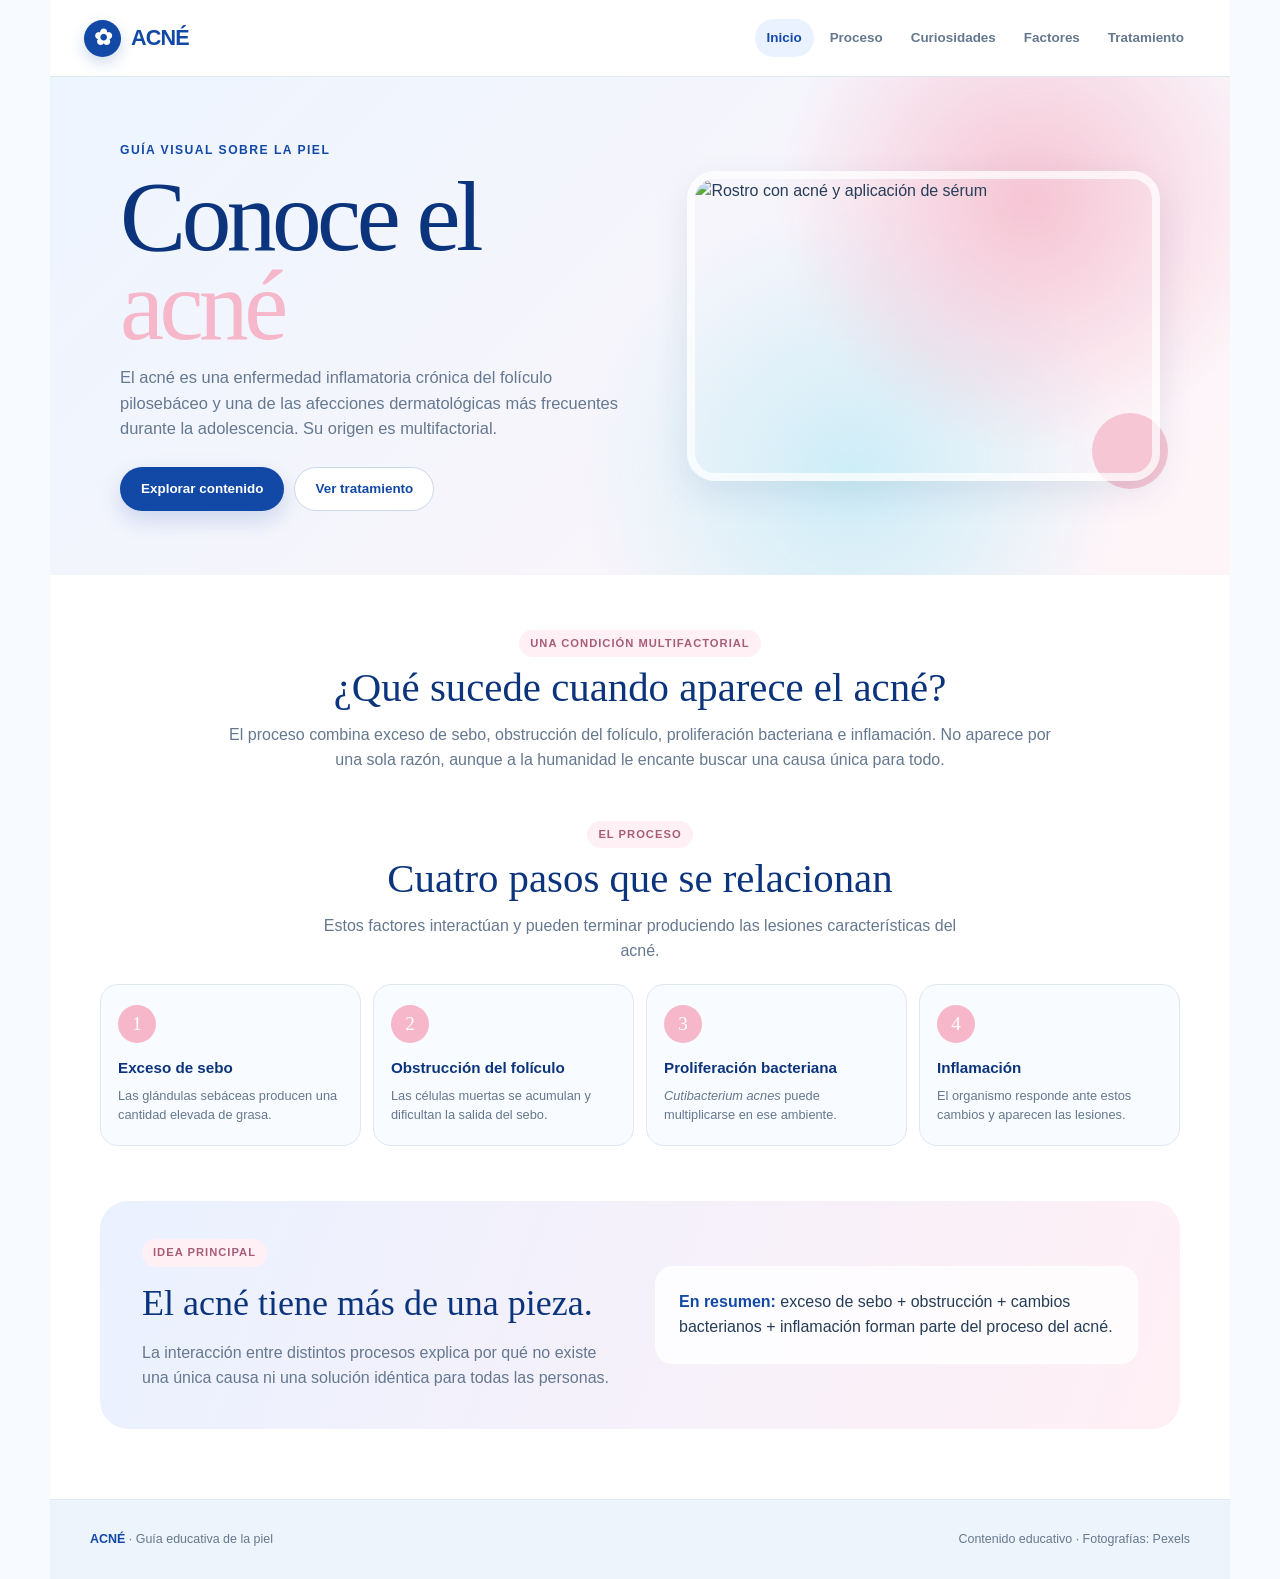
==== index.html @ e2944f86 "cambio de rediseño otra vez" ====
<!DOCTYPE html>
<html lang="es">
<head>
<meta charset="UTF-8">
<meta name="viewport" content="width=device-width, initial-scale=1.0">
<title>Acné | Conoce tu piel</title>
<link rel="stylesheet" href="style.css">
</head>
<body>
<div class="site">

<header class="header">
  <div class="header-inner">
    <a class="logo" href="index.html"><span class="logo-mark">✿</span> ACNÉ</a>
    <nav class="nav"><a href="index.html" class="active">Inicio</a><a href="que-ocurre.html" class="">Proceso</a><a href="curiosidades.html" class="">Curiosidades</a><a href="factores.html" class="">Factores</a><a href="tratamiento.html" class="">Tratamiento</a></nav>
  </div>
</header>

<main>
<section class="hero">
  <div class="hero-content">
    <div>
      <div class="eyebrow">Guía visual sobre la piel</div>
      <h1>Conoce el <span>acné</span></h1>
      <p class="hero-lead">El acné es una enfermedad inflamatoria crónica del folículo pilosebáceo y una de las afecciones dermatológicas más frecuentes durante la adolescencia. Su origen es multifactorial.</p>
      <div class="hero-actions">
        <a class="btn btn-primary" href="#contenido">Explorar contenido</a>
        <a class="btn btn-secondary" href="tratamiento.html">Ver tratamiento</a>
      </div>
    </div>
    <div class="hero-photo-wrap">
      <img class="hero-photo" src="https://images.pexels.com/photos/6476077/pexels-photo-6476077.jpeg" alt="Rostro con acné y aplicación de sérum">
    </div>
  </div>
</section>

<div class="main" id="contenido">

<div class="intro">
  <span class="pill">Una condición multifactorial</span>
  <h2>¿Qué sucede cuando aparece el acné?</h2>
  <p>El proceso combina exceso de sebo, obstrucción del folículo, proliferación bacteriana e inflamación. No aparece por una sola razón, aunque a la humanidad le encante buscar una causa única para todo.</p>
</div>

<section class="section">
  <div class="section-head center"><span class="pill">El proceso</span><h2>Cuatro pasos que se relacionan</h2><p>Estos factores interactúan y pueden terminar produciendo las lesiones características del acné.</p></div>
  <div class="process">
    <article class="process-card"><div class="number">1</div><h3>Exceso de sebo</h3><p>Las glándulas sebáceas producen una cantidad elevada de grasa.</p></article>
    <article class="process-card"><div class="number">2</div><h3>Obstrucción del folículo</h3><p>Las células muertas se acumulan y dificultan la salida del sebo.</p></article>
    <article class="process-card"><div class="number">3</div><h3>Proliferación bacteriana</h3><p><em>Cutibacterium acnes</em> puede multiplicarse en ese ambiente.</p></article>
    <article class="process-card"><div class="number">4</div><h3>Inflamación</h3><p>El organismo responde ante estos cambios y aparecen las lesiones.</p></article>
  </div>
</section>

<section class="band">
  <div><span class="pill">Idea principal</span><h2>El acné tiene más de una pieza.</h2><p>La interacción entre distintos procesos explica por qué no existe una única causa ni una solución idéntica para todas las personas.</p></div>
  <div class="quote"><strong>En resumen:</strong> exceso de sebo + obstrucción + cambios bacterianos + inflamación forman parte del proceso del acné.</div>
</section>

</div>
</main>

<footer class="footer">
  <span><strong>ACNÉ</strong> · Guía educativa de la piel</span>
  <span>Contenido educativo · Fotografías: Pexels</span>
</footer>

</div>
</body>
</html>
---- style.css ----
:root{
    --blue:#1249a7;
    --blue-dark:#0b347c;
    --blue-soft:#eaf1ff;
    --sky:#dff4fa;
    --pink:#f5b7c9;
    --pink-soft:#fff0f5;
    --lavender:#eee8ff;
    --mint:#e7faf7;
    --peach:#fff0eb;
    --ink:#263d58;
    --muted:#65788f;
    --white:#fff;
    --line:#dfe7f0;
    --shadow:0 12px 35px rgba(27,65,115,.10);
    --radius:22px;
    --serif:Georgia,"Times New Roman",serif;
    --sans:Inter,Arial,Helvetica,sans-serif;
}

*{box-sizing:border-box}
html{scroll-behavior:smooth}
body{
    margin:0;
    background:#f7faff;
    color:var(--ink);
    font-family:var(--sans);
    line-height:1.55;
}
a{text-decoration:none;color:inherit}
button{font:inherit}

.site{
    width:min(1180px,100%);
    margin:auto;
    background:var(--white);
    min-height:100vh;
}

/* HEADER */
.header{
    position:sticky;
    top:0;
    z-index:50;
    background:rgba(255,255,255,.94);
    backdrop-filter:blur(14px);
    border-bottom:1px solid var(--line);
}
.header-inner{
    min-height:76px;
    padding:0 34px;
    display:flex;
    align-items:center;
    justify-content:space-between;
    gap:25px;
}
.logo{
    display:flex;
    align-items:center;
    gap:10px;
    color:var(--blue);
    font-weight:900;
    letter-spacing:-.04em;
    font-size:1.35rem;
}
.logo-mark{
    width:37px;
    height:37px;
    border-radius:50%;
    display:grid;
    place-items:center;
    color:#fff;
    background:var(--blue);
    box-shadow:0 6px 15px rgba(18,73,167,.2);
}
.nav{
    display:flex;
    gap:4px;
    flex-wrap:wrap;
    justify-content:flex-end;
}
.nav a{
    padding:9px 12px;
    border-radius:999px;
    color:var(--muted);
    font-size:.84rem;
    font-weight:700;
}
.nav a:hover,.nav a.active{
    background:var(--blue-soft);
    color:var(--blue);
}

/* HERO */
.hero{
    position:relative;
    min-height:390px;
    overflow:hidden;
    background:
        radial-gradient(circle at 83% 25%,rgba(245,183,201,.78),transparent 24%),
        radial-gradient(circle at 68% 80%,rgba(200,236,247,.9),transparent 30%),
        linear-gradient(135deg,#edf5ff,#fff5f8);
}
.hero-content{
    position:relative;
    z-index:2;
    min-height:390px;
    padding:64px 70px;
    display:grid;
    grid-template-columns:1.05fr .95fr;
    align-items:center;
    gap:45px;
}
.eyebrow{
    color:var(--blue);
    font-size:.76rem;
    font-weight:900;
    text-transform:uppercase;
    letter-spacing:.12em;
}
.hero h1{
    margin:12px 0 15px;
    max-width:650px;
    color:var(--blue-dark);
    font-family:var(--serif);
    font-weight:400;
    font-size:clamp(3.6rem,8vw,6.2rem);
    line-height:.9;
    letter-spacing:-.045em;
}
.hero h1 span{color:var(--pink)}
.hero-lead{
    max-width:570px;
    margin:0;
    color:var(--muted);
    font-size:1.03rem;
}
.hero-actions{
    display:flex;
    gap:10px;
    margin-top:25px;
}
.btn{
    display:inline-flex;
    align-items:center;
    justify-content:center;
    min-height:44px;
    padding:0 20px;
    border-radius:999px;
    border:1px solid transparent;
    font-size:.84rem;
    font-weight:800;
}
.btn-primary{
    color:#fff;
    background:var(--blue);
    box-shadow:0 9px 22px rgba(18,73,167,.18);
}
.btn-secondary{
    color:var(--blue);
    background:#fff;
    border-color:#cbd9e9;
}

/* CSS VISUAL, NO PHOTOS */
.hero-art{
    position:relative;
    min-height:270px;
    display:grid;
    place-items:center;
}
.face{
    position:relative;
    width:205px;
    height:235px;
    border-radius:48% 48% 45% 45%;
    background:linear-gradient(145deg,#ffe9dc,#f5c6b5);
    box-shadow:var(--shadow);
    transform:rotate(2deg);
}
.face:before,.face:after{
    content:"";
    position:absolute;
    top:82px;
    width:18px;
    height:9px;
    border-top:3px solid #52616f;
    border-radius:50%;
}
.face:before{left:48px}
.face:after{right:48px}
.face .nose{
    position:absolute;
    top:95px;
    left:96px;
    width:14px;
    height:47px;
    border-right:3px solid rgba(165,105,92,.4);
    border-bottom:3px solid rgba(165,105,92,.25);
    border-radius:0 0 50% 50%;
}
.face .mouth{
    position:absolute;
    left:79px;
    bottom:53px;
    width:48px;
    height:15px;
    border-bottom:3px solid #a86873;
    border-radius:50%;
}
.face .spot{
    position:absolute;
    width:8px;
    height:8px;
    border-radius:50%;
    background:#e58ea8;
    opacity:.9;
}
.spot.s1{top:115px;left:36px}
.spot.s2{top:137px;left:52px}
.spot.s3{top:126px;right:37px}
.spot.s4{top:158px;right:53px}
.art-blob{
    position:absolute;
    border-radius:50%;
    filter:blur(.2px);
}
.art-blob.one{
    width:120px;height:120px;
    background:var(--pink);
    opacity:.65;
    right:18%;
    top:5%;
}
.art-blob.two{
    width:100px;height:100px;
    background:#bce8f3;
    opacity:.75;
    left:13%;
    bottom:5%;
}
.art-label{
    position:absolute;
    right:4%;
    bottom:18%;
    padding:12px 15px;
    background:#fff;
    color:var(--blue);
    border-radius:14px;
    box-shadow:var(--shadow);
    font-size:.75rem;
    font-weight:900;
}

/* MAIN */
.main{padding:55px 50px 70px}
.intro{
    max-width:850px;
    margin:0 auto 42px;
    text-align:center;
}
.intro h2,.section-head h2{
    margin:0;
    color:var(--blue-dark);
    font-family:var(--serif);
    font-size:2.55rem;
    font-weight:400;
    line-height:1.08;
}
.intro p,.section-head p{
    color:var(--muted);
    margin:13px auto 0;
}
.section{margin-top:48px}
.section-head{
    margin-bottom:20px;
}
.section-head.center{text-align:center}
.section-head.center p{max-width:650px}
.pill{
    display:inline-block;
    margin-bottom:9px;
    padding:5px 11px;
    border-radius:999px;
    background:var(--pink-soft);
    color:#a75d78;
    font-size:.7rem;
    font-weight:900;
    text-transform:uppercase;
    letter-spacing:.09em;
}

/* CARDS */
.cards{
    display:grid;
    grid-template-columns:repeat(3,1fr);
    gap:16px;
}
.card{
    position:relative;
    padding:24px;
    min-height:190px;
    border:1px solid var(--line);
    border-radius:var(--radius);
    background:#fff;
    box-shadow:var(--shadow);
}
.card h3{
    margin:0 0 8px;
    color:var(--blue-dark);
    font-size:1.08rem;
}
.card p{
    margin:0;
    color:var(--muted);
    font-size:.9rem;
}
.card-icon{
    width:46px;height:46px;
    margin-bottom:17px;
    border-radius:14px;
    display:grid;
    place-items:center;
    color:var(--blue);
    background:var(--blue-soft);
    font-weight:900;
}
.card:nth-child(2) .card-icon{background:var(--pink-soft);color:#b0617c}
.card:nth-child(3) .card-icon{background:var(--mint);color:#4c8882}

/* NUMBERED PROCESS */
.process{
    display:grid;
    grid-template-columns:repeat(4,1fr);
    gap:12px;
}
.process-card{
    padding:20px 17px;
    border-radius:18px;
    background:#f8fbff;
    border:1px solid var(--line);
}
.number{
    width:38px;height:38px;
    display:grid;place-items:center;
    margin-bottom:13px;
    border-radius:50%;
    color:#fff;
    background:var(--pink);
    font-family:var(--serif);
    font-size:1.2rem;
}
.process-card h3{margin:0 0 6px;font-size:.95rem;color:var(--blue-dark)}
.process-card p{margin:0;color:var(--muted);font-size:.8rem}

/* FEATURE BAND */
.band{
    margin-top:55px;
    padding:38px 42px;
    border-radius:28px;
    background:linear-gradient(110deg,var(--blue-soft),var(--pink-soft));
    display:grid;
    grid-template-columns:1fr 1fr;
    gap:30px;
    align-items:center;
}
.band h2{
    margin:0;
    font-family:var(--serif);
    font-weight:400;
    font-size:2.25rem;
    color:var(--blue-dark);
}
.band p{margin:10px 0 0;color:var(--muted)}
.quote{
    padding:23px;
    background:rgba(255,255,255,.76);
    border-radius:18px;
    border:1px solid rgba(255,255,255,.9);
    color:var(--ink);
}
.quote strong{color:var(--blue)}

/* SKIN LAYERS */
.layers{
    display:grid;
    grid-template-columns:1.1fr .9fr;
    gap:25px;
}
.layer-stack{
    display:grid;
    gap:9px;
}
.layer{
    padding:19px 22px;
    border-radius:17px;
    background:#fff;
    border:1px solid var(--line);
    box-shadow:var(--shadow);
}
.layer h3{margin:0;color:var(--blue-dark);font-family:var(--serif);font-size:1.35rem}
.layer p{margin:5px 0 0;color:var(--muted);font-size:.87rem}
.layer.epi{border-left:7px solid var(--pink)}
.layer.dermis{border-left:7px solid #a9ddea}
.layer.hipo{border-left:7px solid #c8b9ed}
.info-box{
    padding:27px;
    border-radius:22px;
    background:var(--peach);
}
.info-box h3{margin:0;color:var(--blue-dark);font-family:var(--serif);font-size:1.6rem}
.info-box p{color:var(--muted);font-size:.9rem}

/* FACTORS */
.factor-grid{
    display:grid;
    grid-template-columns:repeat(2,1fr);
    gap:14px;
}
.factor{
    padding:24px;
    border-radius:20px;
    background:#fff;
    border:1px solid var(--line);
}
.factor h3{margin:0 0 7px;color:var(--blue-dark);font-family:var(--serif);font-size:1.35rem}
.factor p{margin:0;color:var(--muted);font-size:.87rem}

/* TYPES */
.types{display:grid;gap:13px}
.type{
    display:grid;
    grid-template-columns:145px 1fr;
    min-height:115px;
    overflow:hidden;
    border:1px solid var(--line);
    border-radius:20px;
    background:#fff;
    box-shadow:var(--shadow);
}
.type-name{
    display:grid;
    place-items:center;
    padding:15px;
    background:var(--blue-soft);
    color:var(--blue);
    font-family:var(--serif);
    font-size:1.45rem;
}
.type:nth-child(2) .type-name{background:var(--pink-soft);color:#a65d78}
.type:nth-child(3) .type-name{background:var(--lavender);color:#7664a4}
.type-content{padding:18px 21px}
.type-content h3{margin:0;color:var(--blue-dark)}
.type-content p{margin:5px 0 0;color:var(--muted);font-size:.87rem}

/* TREATMENTS */
.treatments{
    display:grid;
    grid-template-columns:repeat(2,1fr);
    gap:15px;
}
.treatment{
    padding:23px;
    display:grid;
    grid-template-columns:52px 1fr;
    gap:15px;
    border:1px solid var(--line);
    border-radius:20px;
    background:#fff;
    box-shadow:var(--shadow);
}
.treatment-icon{
    width:52px;height:52px;
    display:grid;place-items:center;
    border-radius:16px;
    background:var(--blue-soft);
    color:var(--blue);
    font-family:var(--serif);
    font-size:1.25rem;
}
.treatment:nth-child(2) .treatment-icon,
.treatment:nth-child(5) .treatment-icon{background:var(--pink-soft);color:#a75d78}
.treatment h3{margin:0;color:var(--blue-dark)}
.treatment p{margin:5px 0 0;color:var(--muted);font-size:.85rem}
.disclaimer{
    margin-top:22px;
    padding:17px 20px;
    border-radius:15px;
    background:#fff8ed;
    border:1px solid #f1ddbd;
    color:#766044;
    font-size:.83rem;
}

/* FOOTER */
.footer{
    padding:30px 40px;
    background:#edf4fb;
    border-top:1px solid var(--line);
    display:flex;
    align-items:center;
    justify-content:space-between;
    gap:20px;
    color:var(--muted);
    font-size:.78rem;
}
.footer strong{color:var(--blue)}

/* RESPONSIVE */
@media(max-width:850px){
    .header-inner{padding:12px 20px;align-items:flex-start;flex-direction:column}
    .nav{justify-content:flex-start}
    .hero-content{grid-template-columns:1fr;padding:50px 30px;min-height:auto}
    .hero-art{min-height:230px}
    .cards,.process{grid-template-columns:1fr 1fr}
    .layers{grid-template-columns:1fr}
    .band{grid-template-columns:1fr}
}
@media(max-width:560px){
    .main{padding:40px 17px 55px}
    .hero h1{font-size:3.5rem}
    .hero-actions{flex-direction:column;align-items:flex-start}
    .cards,.process,.factor-grid,.treatments{grid-template-columns:1fr}
    .type{grid-template-columns:95px 1fr}
    .type-name{font-size:1.05rem}
    .footer{padding:25px 20px;flex-direction:column;align-items:flex-start}
}

.hero-photo{
    width:100%;
    height:310px;
    object-fit:cover;
    border-radius:28px;
    box-shadow:var(--shadow);
    border:8px solid rgba(255,255,255,.72);
}
.hero-photo-wrap{
    position:relative;
    min-height:310px;
    display:flex;
    align-items:center;
}
.hero-photo-wrap::after{
    content:"";
    position:absolute;
    right:-8px;
    bottom:-8px;
    width:76px;
    height:76px;
    border-radius:50%;
    background:var(--pink);
    opacity:.75;
    z-index:0;
}
.hero-photo{
    position:relative;
    z-index:1;
}
.content-photo{
    width:100%;
    max-height:390px;
    object-fit:cover;
    border-radius:22px;
    box-shadow:var(--shadow);
    margin:18px 0 0;
}
.photo-caption{
    margin-top:7px;
    color:var(--muted);
    font-size:.72rem;
    text-align:right;
}
@media(max-width:850px){
    .hero-photo{height:250px}
    .hero-photo-wrap{min-height:250px}
}
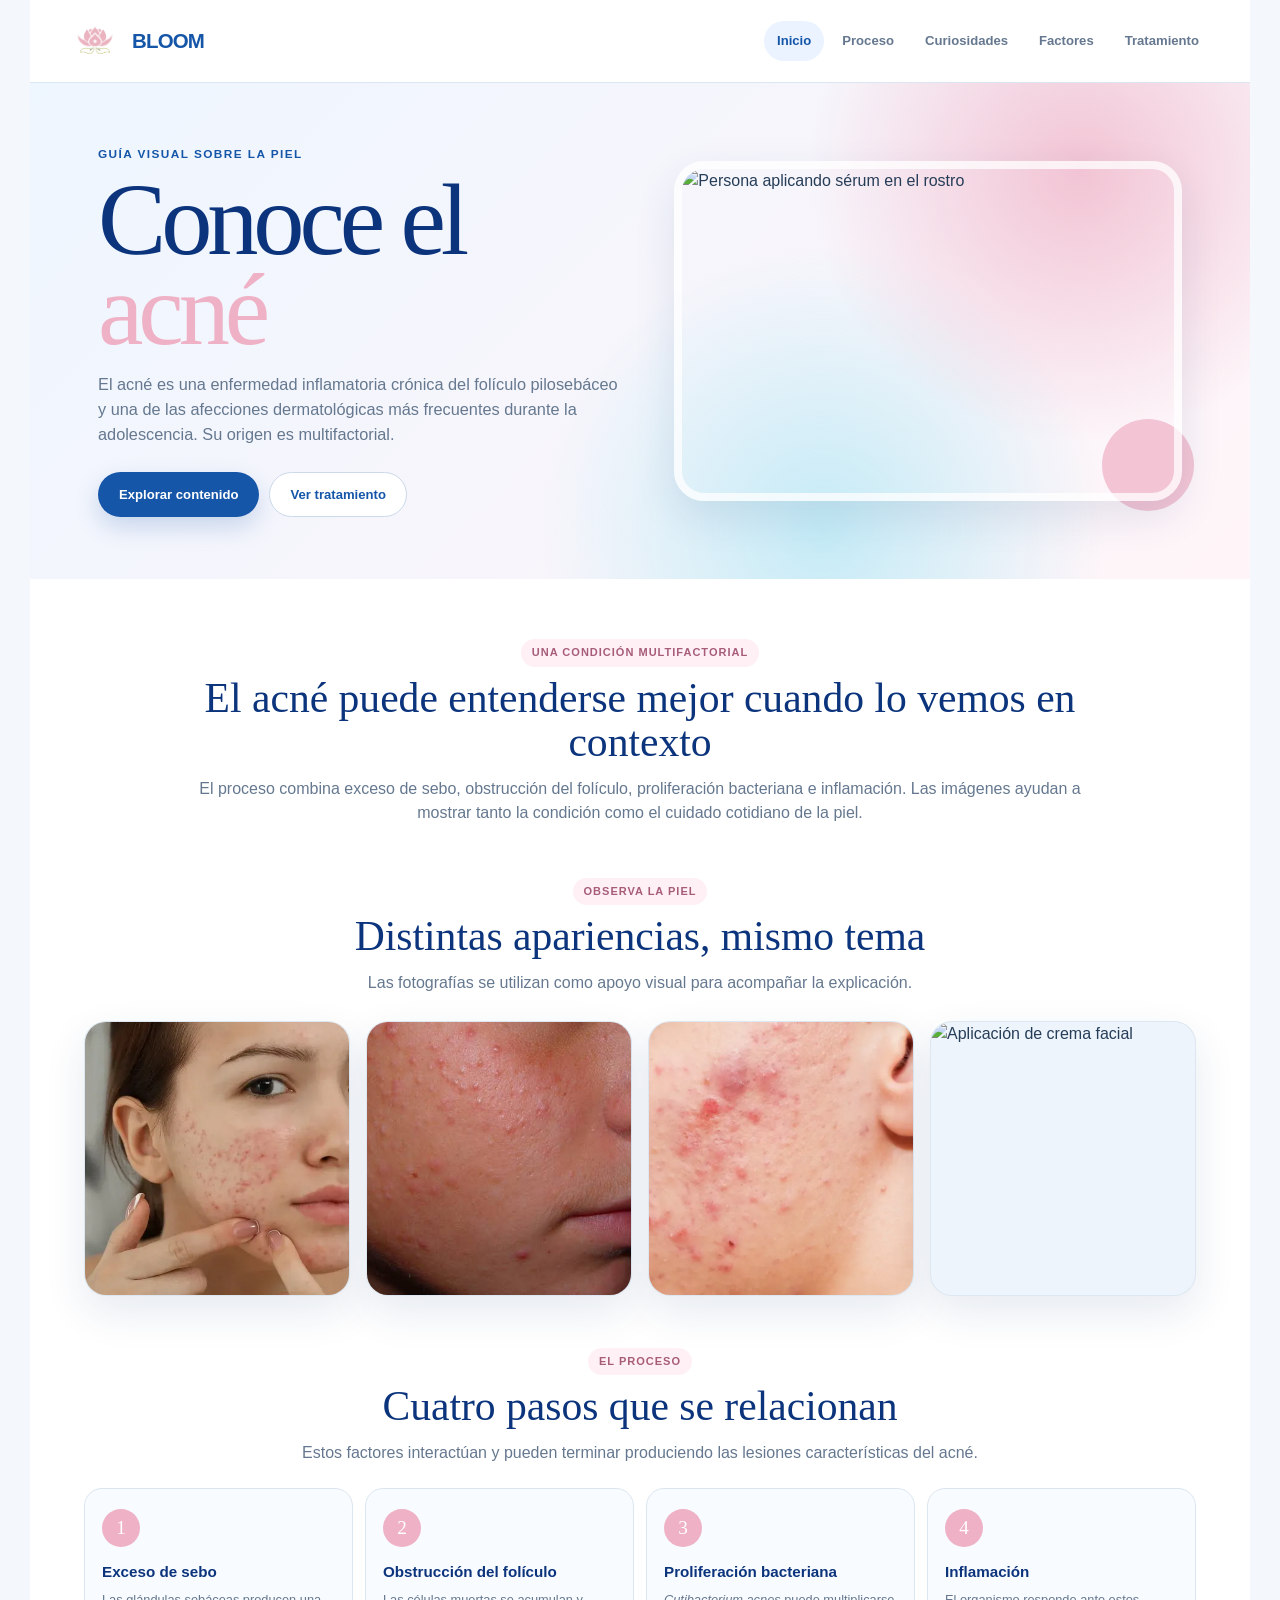
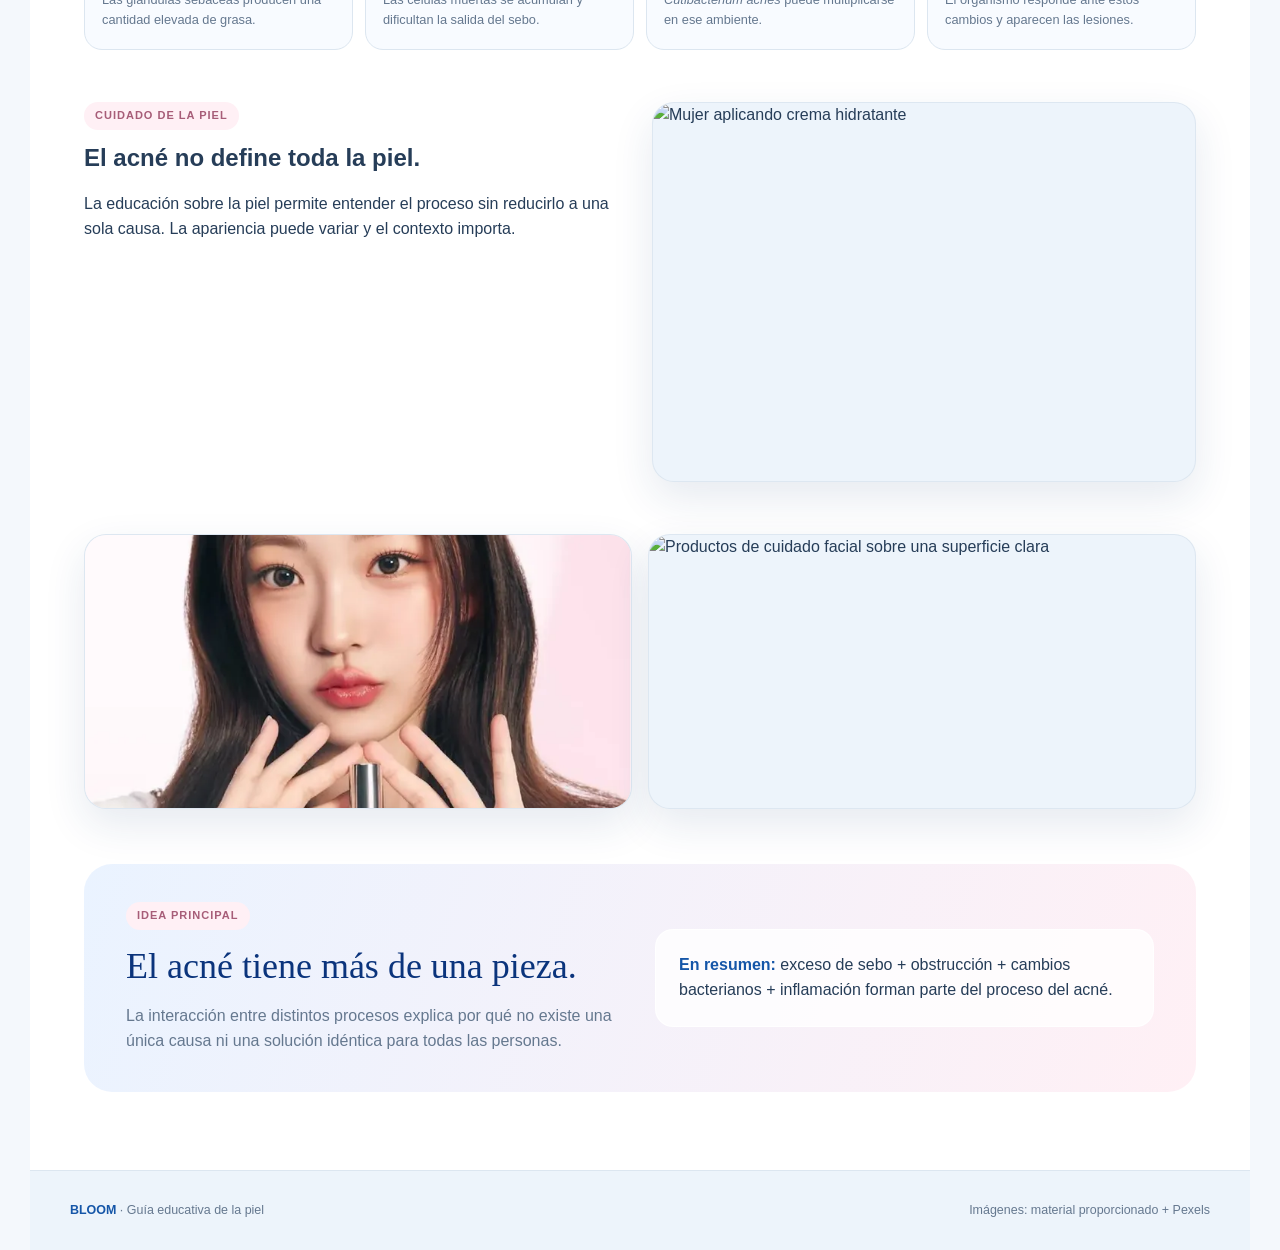
==== commit 653203e6: "cambio de rediseño con nuevo contenido" ====
--- a/index.html
+++ b/index.html
@@ -1,70 +1,10 @@
-<!DOCTYPE html>
-<html lang="es">
-<head>
-<meta charset="UTF-8">
-<meta name="viewport" content="width=device-width, initial-scale=1.0">
-<title>Acné | Conoce tu piel</title>
-<link rel="stylesheet" href="style.css">
-</head>
-<body>
-<div class="site">
-
-<header class="header">
-  <div class="header-inner">
-    <a class="logo" href="index.html"><span class="logo-mark">✿</span> ACNÉ</a>
-    <nav class="nav"><a href="index.html" class="active">Inicio</a><a href="que-ocurre.html" class="">Proceso</a><a href="curiosidades.html" class="">Curiosidades</a><a href="factores.html" class="">Factores</a><a href="tratamiento.html" class="">Tratamiento</a></nav>
-  </div>
-</header>
-
-<main>
-<section class="hero">
-  <div class="hero-content">
-    <div>
-      <div class="eyebrow">Guía visual sobre la piel</div>
-      <h1>Conoce el <span>acné</span></h1>
-      <p class="hero-lead">El acné es una enfermedad inflamatoria crónica del folículo pilosebáceo y una de las afecciones dermatológicas más frecuentes durante la adolescencia. Su origen es multifactorial.</p>
-      <div class="hero-actions">
-        <a class="btn btn-primary" href="#contenido">Explorar contenido</a>
-        <a class="btn btn-secondary" href="tratamiento.html">Ver tratamiento</a>
-      </div>
-    </div>
-    <div class="hero-photo-wrap">
-      <img class="hero-photo" src="https://images.pexels.com/photos/6476077/pexels-photo-6476077.jpeg" alt="Rostro con acné y aplicación de sérum">
-    </div>
-  </div>
-</section>
-
-<div class="main" id="contenido">
-
-<div class="intro">
-  <span class="pill">Una condición multifactorial</span>
-  <h2>¿Qué sucede cuando aparece el acné?</h2>
-  <p>El proceso combina exceso de sebo, obstrucción del folículo, proliferación bacteriana e inflamación. No aparece por una sola razón, aunque a la humanidad le encante buscar una causa única para todo.</p>
-</div>
-
-<section class="section">
-  <div class="section-head center"><span class="pill">El proceso</span><h2>Cuatro pasos que se relacionan</h2><p>Estos factores interactúan y pueden terminar produciendo las lesiones características del acné.</p></div>
-  <div class="process">
-    <article class="process-card"><div class="number">1</div><h3>Exceso de sebo</h3><p>Las glándulas sebáceas producen una cantidad elevada de grasa.</p></article>
-    <article class="process-card"><div class="number">2</div><h3>Obstrucción del folículo</h3><p>Las células muertas se acumulan y dificultan la salida del sebo.</p></article>
-    <article class="process-card"><div class="number">3</div><h3>Proliferación bacteriana</h3><p><em>Cutibacterium acnes</em> puede multiplicarse en ese ambiente.</p></article>
-    <article class="process-card"><div class="number">4</div><h3>Inflamación</h3><p>El organismo responde ante estos cambios y aparecen las lesiones.</p></article>
-  </div>
-</section>
-
-<section class="band">
-  <div><span class="pill">Idea principal</span><h2>El acné tiene más de una pieza.</h2><p>La interacción entre distintos procesos explica por qué no existe una única causa ni una solución idéntica para todas las personas.</p></div>
-  <div class="quote"><strong>En resumen:</strong> exceso de sebo + obstrucción + cambios bacterianos + inflamación forman parte del proceso del acné.</div>
-</section>
-
-</div>
-</main>
-
-<footer class="footer">
-  <span><strong>ACNÉ</strong> · Guía educativa de la piel</span>
-  <span>Contenido educativo · Fotografías: Pexels</span>
-</footer>
-
-</div>
-</body>
-</html>
+<!DOCTYPE html><html lang="es"><head><meta charset="UTF-8"><meta name="viewport" content="width=device-width, initial-scale=1.0"><title>Bloom | Conoce tu piel</title><link rel="stylesheet" href="style.css"></head><body><div class="site">
+<header class="header"><div class="header-inner"><a class="logo" href="index.html"><img src="assets/logo.webp" alt="Logo de Bloom"><span>BLOOM</span></a><nav class="nav"><a class="active" href="index.html">Inicio</a><a href="que-ocurre.html">Proceso</a><a href="curiosidades.html">Curiosidades</a><a href="factores.html">Factores</a><a href="tratamiento.html">Tratamiento</a></nav></div></header>
+<main><section class="hero"><div class="hero-content"><div><div class="eyebrow">Guía visual sobre la piel</div><h1>Conoce el <span>acné</span></h1><p class="hero-lead">El acné es una enfermedad inflamatoria crónica del folículo pilosebáceo y una de las afecciones dermatológicas más frecuentes durante la adolescencia. Su origen es multifactorial.</p><div class="hero-actions"><a class="btn btn-primary" href="#contenido">Explorar contenido</a><a class="btn btn-secondary" href="tratamiento.html">Ver tratamiento</a></div></div><div class="hero-photo-wrap"><img class="hero-photo" src="https://images.pexels.com/photos/6476077/pexels-photo-6476077.jpeg" alt="Persona aplicando sérum en el rostro"></div></div></section>
+<div class="main" id="contenido"><div class="intro"><span class="pill">Una condición multifactorial</span><h2>El acné puede entenderse mejor cuando lo vemos en contexto</h2><p>El proceso combina exceso de sebo, obstrucción del folículo, proliferación bacteriana e inflamación. Las imágenes ayudan a mostrar tanto la condición como el cuidado cotidiano de la piel.</p></div>
+<section class="section"><div class="section-head center"><span class="pill">Observa la piel</span><h2>Distintas apariencias, mismo tema</h2><p>Las fotografías se utilizan como apoyo visual para acompañar la explicación.</p></div><div class="image-grid four"><figure class="image-card wide"><img src="assets/1.webp" alt="Rostro con acné"></figure><figure class="image-card wide"><img src="assets/8.webp" alt="Lesiones leves en la piel"></figure><figure class="image-card wide"><img src="assets/9.webp" alt="Lesiones inflamatorias en la piel"></figure><figure class="image-card wide"><img src="https://images.pexels.com/photos/29755259/pexels-photo-29755259.jpeg" alt="Aplicación de crema facial"></figure></div></section>
+<section class="section"><div class="section-head center"><span class="pill">El proceso</span><h2>Cuatro pasos que se relacionan</h2><p>Estos factores interactúan y pueden terminar produciendo las lesiones características del acné.</p></div><div class="process"><article class="process-card"><div class="number">1</div><h3>Exceso de sebo</h3><p>Las glándulas sebáceas producen una cantidad elevada de grasa.</p></article><article class="process-card"><div class="number">2</div><h3>Obstrucción del folículo</h3><p>Las células muertas se acumulan y dificultan la salida del sebo.</p></article><article class="process-card"><div class="number">3</div><h3>Proliferación bacteriana</h3><p><em>Cutibacterium acnes</em> puede multiplicarse en ese ambiente.</p></article><article class="process-card"><div class="number">4</div><h3>Inflamación</h3><p>El organismo responde ante estos cambios y aparecen las lesiones.</p></article></div></section>
+<section class="section"><div class="split-visual"><div><span class="pill">Cuidado de la piel</span><h2 class="intro" style="text-align:left;margin:0;max-width:none">El acné no define toda la piel.</h2><p>La educación sobre la piel permite entender el proceso sin reducirlo a una sola causa. La apariencia puede variar y el contexto importa.</p></div><figure class="image-card"><img src="https://images.pexels.com/photos/3762890/pexels-photo-3762890.jpeg" alt="Mujer aplicando crema hidratante"></figure></div></section>
+<section class="section"><div class="image-grid two"><figure class="image-card wide"><img src="assets/10.webp" alt="Persona sosteniendo un producto cosmético"></figure><figure class="image-card wide"><img src="https://images.pexels.com/photos/6167450/pexels-photo-6167450.jpeg" alt="Productos de cuidado facial sobre una superficie clara"></figure></div></section>
+<section class="band"><div><span class="pill">Idea principal</span><h2>El acné tiene más de una pieza.</h2><p>La interacción entre distintos procesos explica por qué no existe una única causa ni una solución idéntica para todas las personas.</p></div><div class="quote"><strong>En resumen:</strong> exceso de sebo + obstrucción + cambios bacterianos + inflamación forman parte del proceso del acné.</div></section></div></main>
+<footer class="footer"><span><strong>BLOOM</strong> · Guía educativa de la piel</span><span>Imágenes: material proporcionado + Pexels</span></footer></div></body></html>
--- a/style.css
+++ b/style.css
@@ -1,577 +1,116 @@
-
 :root{
-    --blue:#1249a7;
-    --blue-dark:#0b347c;
-    --blue-soft:#eaf1ff;
-    --sky:#dff4fa;
-    --pink:#f5b7c9;
-    --pink-soft:#fff0f5;
-    --lavender:#eee8ff;
-    --mint:#e7faf7;
-    --peach:#fff0eb;
-    --ink:#263d58;
-    --muted:#65788f;
-    --white:#fff;
-    --line:#dfe7f0;
-    --shadow:0 12px 35px rgba(27,65,115,.10);
-    --radius:22px;
-    --serif:Georgia,"Times New Roman",serif;
-    --sans:Inter,Arial,Helvetica,sans-serif;
+  --blue:#1556a8;--blue-dark:#0b347c;--blue-soft:#eaf3ff;
+  --sky:#dff6fb;--pink:#efb1c5;--pink-soft:#fff0f5;
+  --lav:#eee8ff;--mint:#e6faf6;--peach:#fff1eb;
+  --ink:#263d58;--muted:#65788f;--white:#fff;--line:#dce6f0;
+  --shadow:0 16px 42px rgba(27,65,115,.11);--radius:24px;
+  --serif:Georgia,"Times New Roman",serif;--sans:Inter,Arial,Helvetica,sans-serif;
 }
-
 *{box-sizing:border-box}
 html{scroll-behavior:smooth}
-body{
-    margin:0;
-    background:#f7faff;
-    color:var(--ink);
-    font-family:var(--sans);
-    line-height:1.55;
-}
-a{text-decoration:none;color:inherit}
-button{font:inherit}
-
-.site{
-    width:min(1180px,100%);
-    margin:auto;
-    background:var(--white);
-    min-height:100vh;
-}
+body{margin:0;background:#f4f8fc;color:var(--ink);font-family:var(--sans);line-height:1.55}
+a{text-decoration:none;color:inherit} img{display:block;max-width:100%}
+.site{width:min(1220px,100%);margin:auto;background:#fff;min-height:100vh;overflow:hidden}
 
 /* HEADER */
-.header{
-    position:sticky;
-    top:0;
-    z-index:50;
-    background:rgba(255,255,255,.94);
-    backdrop-filter:blur(14px);
-    border-bottom:1px solid var(--line);
-}
-.header-inner{
-    min-height:76px;
-    padding:0 34px;
-    display:flex;
-    align-items:center;
-    justify-content:space-between;
-    gap:25px;
-}
-.logo{
-    display:flex;
-    align-items:center;
-    gap:10px;
-    color:var(--blue);
-    font-weight:900;
-    letter-spacing:-.04em;
-    font-size:1.35rem;
-}
-.logo-mark{
-    width:37px;
-    height:37px;
-    border-radius:50%;
-    display:grid;
-    place-items:center;
-    color:#fff;
-    background:var(--blue);
-    box-shadow:0 6px 15px rgba(18,73,167,.2);
-}
-.nav{
-    display:flex;
-    gap:4px;
-    flex-wrap:wrap;
-    justify-content:flex-end;
-}
-.nav a{
-    padding:9px 12px;
-    border-radius:999px;
-    color:var(--muted);
-    font-size:.84rem;
-    font-weight:700;
-}
-.nav a:hover,.nav a.active{
-    background:var(--blue-soft);
-    color:var(--blue);
-}
+.header{position:sticky;top:0;z-index:50;background:rgba(255,255,255,.95);backdrop-filter:blur(14px);border-bottom:1px solid var(--line)}
+.header-inner{min-height:82px;padding:0 38px;display:flex;align-items:center;justify-content:space-between;gap:24px}
+.logo{display:flex;align-items:center;gap:10px;color:var(--blue);font-weight:900;letter-spacing:-.04em;font-size:1.28rem}
+.logo img{width:54px;height:54px;object-fit:contain}
+.logo span{display:inline-block}
+.nav{display:flex;gap:5px;flex-wrap:wrap;justify-content:flex-end}
+.nav a{padding:10px 13px;border-radius:999px;color:var(--muted);font-size:.82rem;font-weight:800}
+.nav a:hover,.nav a.active{background:var(--blue-soft);color:var(--blue)}
 
 /* HERO */
-.hero{
-    position:relative;
-    min-height:390px;
-    overflow:hidden;
-    background:
-        radial-gradient(circle at 83% 25%,rgba(245,183,201,.78),transparent 24%),
-        radial-gradient(circle at 68% 80%,rgba(200,236,247,.9),transparent 30%),
-        linear-gradient(135deg,#edf5ff,#fff5f8);
-}
-.hero-content{
-    position:relative;
-    z-index:2;
-    min-height:390px;
-    padding:64px 70px;
-    display:grid;
-    grid-template-columns:1.05fr .95fr;
-    align-items:center;
-    gap:45px;
-}
-.eyebrow{
-    color:var(--blue);
-    font-size:.76rem;
-    font-weight:900;
-    text-transform:uppercase;
-    letter-spacing:.12em;
-}
-.hero h1{
-    margin:12px 0 15px;
-    max-width:650px;
-    color:var(--blue-dark);
-    font-family:var(--serif);
-    font-weight:400;
-    font-size:clamp(3.6rem,8vw,6.2rem);
-    line-height:.9;
-    letter-spacing:-.045em;
-}
+.hero{position:relative;overflow:hidden;background:radial-gradient(circle at 86% 18%,rgba(239,177,197,.72),transparent 24%),radial-gradient(circle at 65% 90%,rgba(190,234,246,.9),transparent 31%),linear-gradient(135deg,#eef6ff,#fff5f8)}
+.hero-content{position:relative;z-index:2;min-height:455px;padding:62px 68px;display:grid;grid-template-columns:1.02fr .98fr;align-items:center;gap:48px}
+.eyebrow{color:var(--blue);font-size:.74rem;font-weight:900;text-transform:uppercase;letter-spacing:.12em}
+.hero h1{margin:12px 0 16px;max-width:650px;color:var(--blue-dark);font-family:var(--serif);font-weight:400;font-size:clamp(3.6rem,8vw,6.4rem);line-height:.88;letter-spacing:-.05em}
 .hero h1 span{color:var(--pink)}
-.hero-lead{
-    max-width:570px;
-    margin:0;
-    color:var(--muted);
-    font-size:1.03rem;
-}
-.hero-actions{
-    display:flex;
-    gap:10px;
-    margin-top:25px;
-}
-.btn{
-    display:inline-flex;
-    align-items:center;
-    justify-content:center;
-    min-height:44px;
-    padding:0 20px;
-    border-radius:999px;
-    border:1px solid transparent;
-    font-size:.84rem;
-    font-weight:800;
-}
-.btn-primary{
-    color:#fff;
-    background:var(--blue);
-    box-shadow:0 9px 22px rgba(18,73,167,.18);
-}
-.btn-secondary{
-    color:var(--blue);
-    background:#fff;
-    border-color:#cbd9e9;
-}
-
-/* CSS VISUAL, NO PHOTOS */
-.hero-art{
-    position:relative;
-    min-height:270px;
-    display:grid;
-    place-items:center;
-}
-.face{
-    position:relative;
-    width:205px;
-    height:235px;
-    border-radius:48% 48% 45% 45%;
-    background:linear-gradient(145deg,#ffe9dc,#f5c6b5);
-    box-shadow:var(--shadow);
-    transform:rotate(2deg);
-}
-.face:before,.face:after{
-    content:"";
-    position:absolute;
-    top:82px;
-    width:18px;
-    height:9px;
-    border-top:3px solid #52616f;
-    border-radius:50%;
-}
-.face:before{left:48px}
-.face:after{right:48px}
-.face .nose{
-    position:absolute;
-    top:95px;
-    left:96px;
-    width:14px;
-    height:47px;
-    border-right:3px solid rgba(165,105,92,.4);
-    border-bottom:3px solid rgba(165,105,92,.25);
-    border-radius:0 0 50% 50%;
-}
-.face .mouth{
-    position:absolute;
-    left:79px;
-    bottom:53px;
-    width:48px;
-    height:15px;
-    border-bottom:3px solid #a86873;
-    border-radius:50%;
-}
-.face .spot{
-    position:absolute;
-    width:8px;
-    height:8px;
-    border-radius:50%;
-    background:#e58ea8;
-    opacity:.9;
-}
-.spot.s1{top:115px;left:36px}
-.spot.s2{top:137px;left:52px}
-.spot.s3{top:126px;right:37px}
-.spot.s4{top:158px;right:53px}
-.art-blob{
-    position:absolute;
-    border-radius:50%;
-    filter:blur(.2px);
-}
-.art-blob.one{
-    width:120px;height:120px;
-    background:var(--pink);
-    opacity:.65;
-    right:18%;
-    top:5%;
-}
-.art-blob.two{
-    width:100px;height:100px;
-    background:#bce8f3;
-    opacity:.75;
-    left:13%;
-    bottom:5%;
-}
-.art-label{
-    position:absolute;
-    right:4%;
-    bottom:18%;
-    padding:12px 15px;
-    background:#fff;
-    color:var(--blue);
-    border-radius:14px;
-    box-shadow:var(--shadow);
-    font-size:.75rem;
-    font-weight:900;
-}
+.hero-lead{max-width:600px;margin:0;color:var(--muted);font-size:1.02rem}
+.hero-actions{display:flex;gap:10px;margin-top:25px}
+.btn{display:inline-flex;align-items:center;justify-content:center;min-height:45px;padding:0 20px;border-radius:999px;border:1px solid transparent;font-size:.82rem;font-weight:900}
+.btn-primary{color:#fff;background:var(--blue);box-shadow:0 10px 25px rgba(21,86,168,.2)}
+.btn-secondary{color:var(--blue);background:#fff;border-color:#cbd9e9}
+.hero-photo-wrap{position:relative;min-height:340px;display:flex;align-items:center}
+.hero-photo{position:relative;z-index:1;width:100%;height:340px;object-fit:cover;border-radius:30px;box-shadow:var(--shadow);border:8px solid rgba(255,255,255,.75)}
+.hero-photo-wrap:after{content:"";position:absolute;right:-12px;bottom:-10px;width:92px;height:92px;border-radius:50%;background:var(--pink);opacity:.7}
 
 /* MAIN */
-.main{padding:55px 50px 70px}
-.intro{
-    max-width:850px;
-    margin:0 auto 42px;
-    text-align:center;
-}
-.intro h2,.section-head h2{
-    margin:0;
-    color:var(--blue-dark);
-    font-family:var(--serif);
-    font-size:2.55rem;
-    font-weight:400;
-    line-height:1.08;
-}
-.intro p,.section-head p{
-    color:var(--muted);
-    margin:13px auto 0;
-}
-.section{margin-top:48px}
-.section-head{
-    margin-bottom:20px;
-}
-.section-head.center{text-align:center}
-.section-head.center p{max-width:650px}
-.pill{
-    display:inline-block;
-    margin-bottom:9px;
-    padding:5px 11px;
-    border-radius:999px;
-    background:var(--pink-soft);
-    color:#a75d78;
-    font-size:.7rem;
-    font-weight:900;
-    text-transform:uppercase;
-    letter-spacing:.09em;
-}
+.main{padding:60px 54px 78px}
+.intro{max-width:900px;margin:0 auto 46px;text-align:center}
+.intro h2,.section-head h2{margin:0;color:var(--blue-dark);font-family:var(--serif);font-size:2.6rem;font-weight:400;line-height:1.06}
+.intro p,.section-head p{color:var(--muted);margin:13px auto 0}
+.section{margin-top:52px}.section-head{margin-bottom:22px}.section-head.center{text-align:center}.section-head.center p{max-width:700px}
+.pill{display:inline-block;margin-bottom:9px;padding:5px 11px;border-radius:999px;background:var(--pink-soft);color:#a75d78;font-size:.69rem;font-weight:900;text-transform:uppercase;letter-spacing:.09em}
+
+/* IMAGE BLOCKS */
+.image-grid{display:grid;grid-template-columns:1.2fr .8fr .8fr;gap:16px;margin-top:25px}
+.image-grid.two{grid-template-columns:1fr 1fr}
+.image-grid.three{grid-template-columns:repeat(3,1fr)}
+.image-grid.four{grid-template-columns:repeat(4,1fr)}
+.image-card{position:relative;overflow:hidden;border-radius:22px;background:#edf4fb;height:250px;box-shadow:var(--shadow);border:1px solid rgba(220,230,240,.9);margin:0}
+.image-card.tall{height:380px}
+.image-card.wide{height:275px}
+.image-card img{display:block;width:100%;height:100%;object-fit:cover;transition:transform .45s ease}
+.image-card:hover img{transform:scale(1.035)}
+.image-card:nth-child(2) img{object-position:center}
+.visual-note{margin-top:9px;text-align:right;color:var(--muted);font-size:.7rem}
+.split-visual{display:grid;grid-template-columns:1fr 1fr;gap:24px;align-items:stretch}
+.split-visual .image-card{height:380px}
 
 /* CARDS */
-.cards{
-    display:grid;
-    grid-template-columns:repeat(3,1fr);
-    gap:16px;
-}
-.card{
-    position:relative;
-    padding:24px;
-    min-height:190px;
-    border:1px solid var(--line);
-    border-radius:var(--radius);
-    background:#fff;
-    box-shadow:var(--shadow);
-}
-.card h3{
-    margin:0 0 8px;
-    color:var(--blue-dark);
-    font-size:1.08rem;
-}
-.card p{
-    margin:0;
-    color:var(--muted);
-    font-size:.9rem;
-}
-.card-icon{
-    width:46px;height:46px;
-    margin-bottom:17px;
-    border-radius:14px;
-    display:grid;
-    place-items:center;
-    color:var(--blue);
-    background:var(--blue-soft);
-    font-weight:900;
-}
-.card:nth-child(2) .card-icon{background:var(--pink-soft);color:#b0617c}
-.card:nth-child(3) .card-icon{background:var(--mint);color:#4c8882}
+.cards{display:grid;grid-template-columns:repeat(3,1fr);gap:16px}
+.card{position:relative;padding:24px;min-height:190px;border:1px solid var(--line);border-radius:var(--radius);background:#fff;box-shadow:var(--shadow)}
+.card h3{margin:0 0 8px;color:var(--blue-dark);font-size:1.08rem}.card p{margin:0;color:var(--muted);font-size:.9rem}
+.card-icon{width:46px;height:46px;margin-bottom:17px;border-radius:14px;display:grid;place-items:center;color:var(--blue);background:var(--blue-soft);font-weight:900}
+.card:nth-child(2) .card-icon{background:var(--pink-soft);color:#b0617c}.card:nth-child(3) .card-icon{background:var(--mint);color:#4c8882}
 
-/* NUMBERED PROCESS */
-.process{
-    display:grid;
-    grid-template-columns:repeat(4,1fr);
-    gap:12px;
-}
-.process-card{
-    padding:20px 17px;
-    border-radius:18px;
-    background:#f8fbff;
-    border:1px solid var(--line);
-}
-.number{
-    width:38px;height:38px;
-    display:grid;place-items:center;
-    margin-bottom:13px;
-    border-radius:50%;
-    color:#fff;
-    background:var(--pink);
-    font-family:var(--serif);
-    font-size:1.2rem;
-}
-.process-card h3{margin:0 0 6px;font-size:.95rem;color:var(--blue-dark)}
-.process-card p{margin:0;color:var(--muted);font-size:.8rem}
+/* PROCESS */
+.process{display:grid;grid-template-columns:repeat(4,1fr);gap:12px}
+.process-card{padding:20px 17px;border-radius:18px;background:#f8fbff;border:1px solid var(--line)}
+.number{width:38px;height:38px;display:grid;place-items:center;margin-bottom:13px;border-radius:50%;color:#fff;background:var(--pink);font-family:var(--serif);font-size:1.2rem}
+.process-card h3{margin:0 0 6px;font-size:.95rem;color:var(--blue-dark)}.process-card p{margin:0;color:var(--muted);font-size:.8rem}
 
-/* FEATURE BAND */
-.band{
-    margin-top:55px;
-    padding:38px 42px;
-    border-radius:28px;
-    background:linear-gradient(110deg,var(--blue-soft),var(--pink-soft));
-    display:grid;
-    grid-template-columns:1fr 1fr;
-    gap:30px;
-    align-items:center;
-}
-.band h2{
-    margin:0;
-    font-family:var(--serif);
-    font-weight:400;
-    font-size:2.25rem;
-    color:var(--blue-dark);
-}
-.band p{margin:10px 0 0;color:var(--muted)}
-.quote{
-    padding:23px;
-    background:rgba(255,255,255,.76);
-    border-radius:18px;
-    border:1px solid rgba(255,255,255,.9);
-    color:var(--ink);
-}
-.quote strong{color:var(--blue)}
+/* BANDS */
+.band{margin-top:55px;padding:38px 42px;border-radius:28px;background:linear-gradient(110deg,var(--blue-soft),var(--pink-soft));display:grid;grid-template-columns:1fr 1fr;gap:30px;align-items:center}
+.band h2{margin:0;font-family:var(--serif);font-weight:400;font-size:2.25rem;color:var(--blue-dark)}.band p{margin:10px 0 0;color:var(--muted)}
+.quote{padding:23px;background:rgba(255,255,255,.78);border-radius:18px;border:1px solid rgba(255,255,255,.9);color:var(--ink)}.quote strong{color:var(--blue)}
 
-/* SKIN LAYERS */
-.layers{
-    display:grid;
-    grid-template-columns:1.1fr .9fr;
-    gap:25px;
-}
-.layer-stack{
-    display:grid;
-    gap:9px;
-}
-.layer{
-    padding:19px 22px;
-    border-radius:17px;
-    background:#fff;
-    border:1px solid var(--line);
-    box-shadow:var(--shadow);
-}
-.layer h3{margin:0;color:var(--blue-dark);font-family:var(--serif);font-size:1.35rem}
-.layer p{margin:5px 0 0;color:var(--muted);font-size:.87rem}
-.layer.epi{border-left:7px solid var(--pink)}
-.layer.dermis{border-left:7px solid #a9ddea}
-.layer.hipo{border-left:7px solid #c8b9ed}
-.info-box{
-    padding:27px;
-    border-radius:22px;
-    background:var(--peach);
-}
-.info-box h3{margin:0;color:var(--blue-dark);font-family:var(--serif);font-size:1.6rem}
-.info-box p{color:var(--muted);font-size:.9rem}
+/* LAYERS */
+.layers{display:grid;grid-template-columns:1.05fr .95fr;gap:25px}.layer-stack{display:grid;gap:9px}
+.layer{padding:19px 22px;border-radius:17px;background:#fff;border:1px solid var(--line);box-shadow:var(--shadow)}
+.layer h3{margin:0;color:var(--blue-dark);font-family:var(--serif);font-size:1.35rem}.layer p{margin:5px 0 0;color:var(--muted);font-size:.87rem}
+.layer.epi{border-left:7px solid var(--pink)}.layer.dermis{border-left:7px solid #a9ddea}.layer.hipo{border-left:7px solid #c8b9ed}
+.info-box{padding:27px;border-radius:22px;background:var(--peach)}.info-box h3{margin:0;color:var(--blue-dark);font-family:var(--serif);font-size:1.6rem}.info-box p{color:var(--muted);font-size:.9rem}
 
-/* FACTORS */
-.factor-grid{
-    display:grid;
-    grid-template-columns:repeat(2,1fr);
-    gap:14px;
-}
-.factor{
-    padding:24px;
-    border-radius:20px;
-    background:#fff;
-    border:1px solid var(--line);
-}
-.factor h3{margin:0 0 7px;color:var(--blue-dark);font-family:var(--serif);font-size:1.35rem}
-.factor p{margin:0;color:var(--muted);font-size:.87rem}
-
-/* TYPES */
-.types{display:grid;gap:13px}
-.type{
-    display:grid;
-    grid-template-columns:145px 1fr;
-    min-height:115px;
-    overflow:hidden;
-    border:1px solid var(--line);
-    border-radius:20px;
-    background:#fff;
-    box-shadow:var(--shadow);
-}
-.type-name{
-    display:grid;
-    place-items:center;
-    padding:15px;
-    background:var(--blue-soft);
-    color:var(--blue);
-    font-family:var(--serif);
-    font-size:1.45rem;
-}
-.type:nth-child(2) .type-name{background:var(--pink-soft);color:#a65d78}
-.type:nth-child(3) .type-name{background:var(--lavender);color:#7664a4}
-.type-content{padding:18px 21px}
-.type-content h3{margin:0;color:var(--blue-dark)}
-.type-content p{margin:5px 0 0;color:var(--muted);font-size:.87rem}
+/* FACTORS + TYPES */
+.factor-grid{display:grid;grid-template-columns:repeat(2,1fr);gap:14px}.factor{padding:24px;border-radius:20px;background:#fff;border:1px solid var(--line)}
+.factor h3{margin:0 0 7px;color:var(--blue-dark);font-family:var(--serif);font-size:1.35rem}.factor p{margin:0;color:var(--muted);font-size:.87rem}
+.types{display:grid;gap:15px}.type{display:grid;grid-template-columns:145px 1fr 220px;min-height:145px;overflow:hidden;border:1px solid var(--line);border-radius:20px;background:#fff;box-shadow:var(--shadow)}
+.type-name{display:grid;place-items:center;padding:15px;background:var(--blue-soft);color:var(--blue);font-family:var(--serif);font-size:1.45rem}.type:nth-child(2) .type-name{background:var(--pink-soft);color:#a65d78}.type:nth-child(3) .type-name{background:var(--lav);color:#7664a4}
+.type-content{padding:18px 21px}.type-content h3{margin:0;color:var(--blue-dark)}.type-content p{margin:5px 0 0;color:var(--muted);font-size:.87rem}
+.type-photo{width:100%;height:100%;min-height:145px;object-fit:cover}
 
 /* TREATMENTS */
-.treatments{
-    display:grid;
-    grid-template-columns:repeat(2,1fr);
-    gap:15px;
-}
-.treatment{
-    padding:23px;
-    display:grid;
-    grid-template-columns:52px 1fr;
-    gap:15px;
-    border:1px solid var(--line);
-    border-radius:20px;
-    background:#fff;
-    box-shadow:var(--shadow);
-}
-.treatment-icon{
-    width:52px;height:52px;
-    display:grid;place-items:center;
-    border-radius:16px;
-    background:var(--blue-soft);
-    color:var(--blue);
-    font-family:var(--serif);
-    font-size:1.25rem;
-}
-.treatment:nth-child(2) .treatment-icon,
-.treatment:nth-child(5) .treatment-icon{background:var(--pink-soft);color:#a75d78}
-.treatment h3{margin:0;color:var(--blue-dark)}
-.treatment p{margin:5px 0 0;color:var(--muted);font-size:.85rem}
-.disclaimer{
-    margin-top:22px;
-    padding:17px 20px;
-    border-radius:15px;
-    background:#fff8ed;
-    border:1px solid #f1ddbd;
-    color:#766044;
-    font-size:.83rem;
-}
+.treatments{display:grid;grid-template-columns:repeat(2,1fr);gap:15px}.treatment{padding:23px;display:grid;grid-template-columns:52px 1fr;gap:15px;border:1px solid var(--line);border-radius:20px;background:#fff;box-shadow:var(--shadow)}
+.treatment-icon{width:52px;height:52px;display:grid;place-items:center;border-radius:16px;background:var(--blue-soft);color:var(--blue);font-family:var(--serif);font-size:1.25rem}.treatment:nth-child(2) .treatment-icon,.treatment:nth-child(5) .treatment-icon{background:var(--pink-soft);color:#a75d78}
+.treatment h3{margin:0;color:var(--blue-dark)}.treatment p{margin:5px 0 0;color:var(--muted);font-size:.85rem}
+.disclaimer{margin-top:22px;padding:17px 20px;border-radius:15px;background:#fff8ed;border:1px solid #f1ddbd;color:#766044;font-size:.83rem}
 
 /* FOOTER */
-.footer{
-    padding:30px 40px;
-    background:#edf4fb;
-    border-top:1px solid var(--line);
-    display:flex;
-    align-items:center;
-    justify-content:space-between;
-    gap:20px;
-    color:var(--muted);
-    font-size:.78rem;
-}
-.footer strong{color:var(--blue)}
+.footer{padding:30px 40px;background:#edf4fb;border-top:1px solid var(--line);display:flex;align-items:center;justify-content:space-between;gap:20px;color:var(--muted);font-size:.78rem}.footer strong{color:var(--blue)}
 
-/* RESPONSIVE */
-@media(max-width:850px){
-    .header-inner{padding:12px 20px;align-items:flex-start;flex-direction:column}
-    .nav{justify-content:flex-start}
-    .hero-content{grid-template-columns:1fr;padding:50px 30px;min-height:auto}
-    .hero-art{min-height:230px}
-    .cards,.process{grid-template-columns:1fr 1fr}
-    .layers{grid-template-columns:1fr}
-    .band{grid-template-columns:1fr}
+@media(max-width:900px){
+  .header-inner{padding:12px 20px;align-items:flex-start;flex-direction:column}.nav{justify-content:flex-start}
+  .hero-content{grid-template-columns:1fr;padding:50px 30px;min-height:auto}.hero-photo{height:300px}.hero-photo-wrap{min-height:300px}
+  .cards,.process{grid-template-columns:1fr 1fr}.layers,.split-visual{grid-template-columns:1fr}.band{grid-template-columns:1fr}
+  .type{grid-template-columns:115px 1fr}.type-photo{display:block}.image-grid,.image-grid.four,.image-grid.three{grid-template-columns:1fr 1fr}.image-card{height:240px}.image-card.wide{height:260px}.image-card.tall,.split-visual .image-card{height:330px}
 }
 @media(max-width:560px){
-    .main{padding:40px 17px 55px}
-    .hero h1{font-size:3.5rem}
-    .hero-actions{flex-direction:column;align-items:flex-start}
-    .cards,.process,.factor-grid,.treatments{grid-template-columns:1fr}
-    .type{grid-template-columns:95px 1fr}
-    .type-name{font-size:1.05rem}
-    .footer{padding:25px 20px;flex-direction:column;align-items:flex-start}
+  .main{padding:40px 17px 55px}.hero h1{font-size:3.5rem}.hero-actions{flex-direction:column;align-items:flex-start}
+  .cards,.process,.factor-grid,.treatments,.image-grid,.image-grid.two,.image-grid.four,.image-grid.three{grid-template-columns:1fr}.image-card,.image-card.wide,.image-card.tall,.split-visual .image-card{height:250px}
+  .type{grid-template-columns:90px 1fr}.type-name{font-size:1.05rem}.footer{padding:25px 20px;flex-direction:column;align-items:flex-start}
+  .logo img{width:48px;height:48px}.hero-photo{height:245px}.hero-photo-wrap{min-height:245px}.intro h2,.section-head h2{font-size:2.15rem}
 }
-
-.hero-photo{
-    width:100%;
-    height:310px;
-    object-fit:cover;
-    border-radius:28px;
-    box-shadow:var(--shadow);
-    border:8px solid rgba(255,255,255,.72);
-}
-.hero-photo-wrap{
-    position:relative;
-    min-height:310px;
-    display:flex;
-    align-items:center;
-}
-.hero-photo-wrap::after{
-    content:"";
-    position:absolute;
-    right:-8px;
-    bottom:-8px;
-    width:76px;
-    height:76px;
-    border-radius:50%;
-    background:var(--pink);
-    opacity:.75;
-    z-index:0;
-}
-.hero-photo{
-    position:relative;
-    z-index:1;
-}
-.content-photo{
-    width:100%;
-    max-height:390px;
-    object-fit:cover;
-    border-radius:22px;
-    box-shadow:var(--shadow);
-    margin:18px 0 0;
-}
-.photo-caption{
-    margin-top:7px;
-    color:var(--muted);
-    font-size:.72rem;
-    text-align:right;
-}
-@media(max-width:850px){
-    .hero-photo{height:250px}
-    .hero-photo-wrap{min-height:250px}
-}
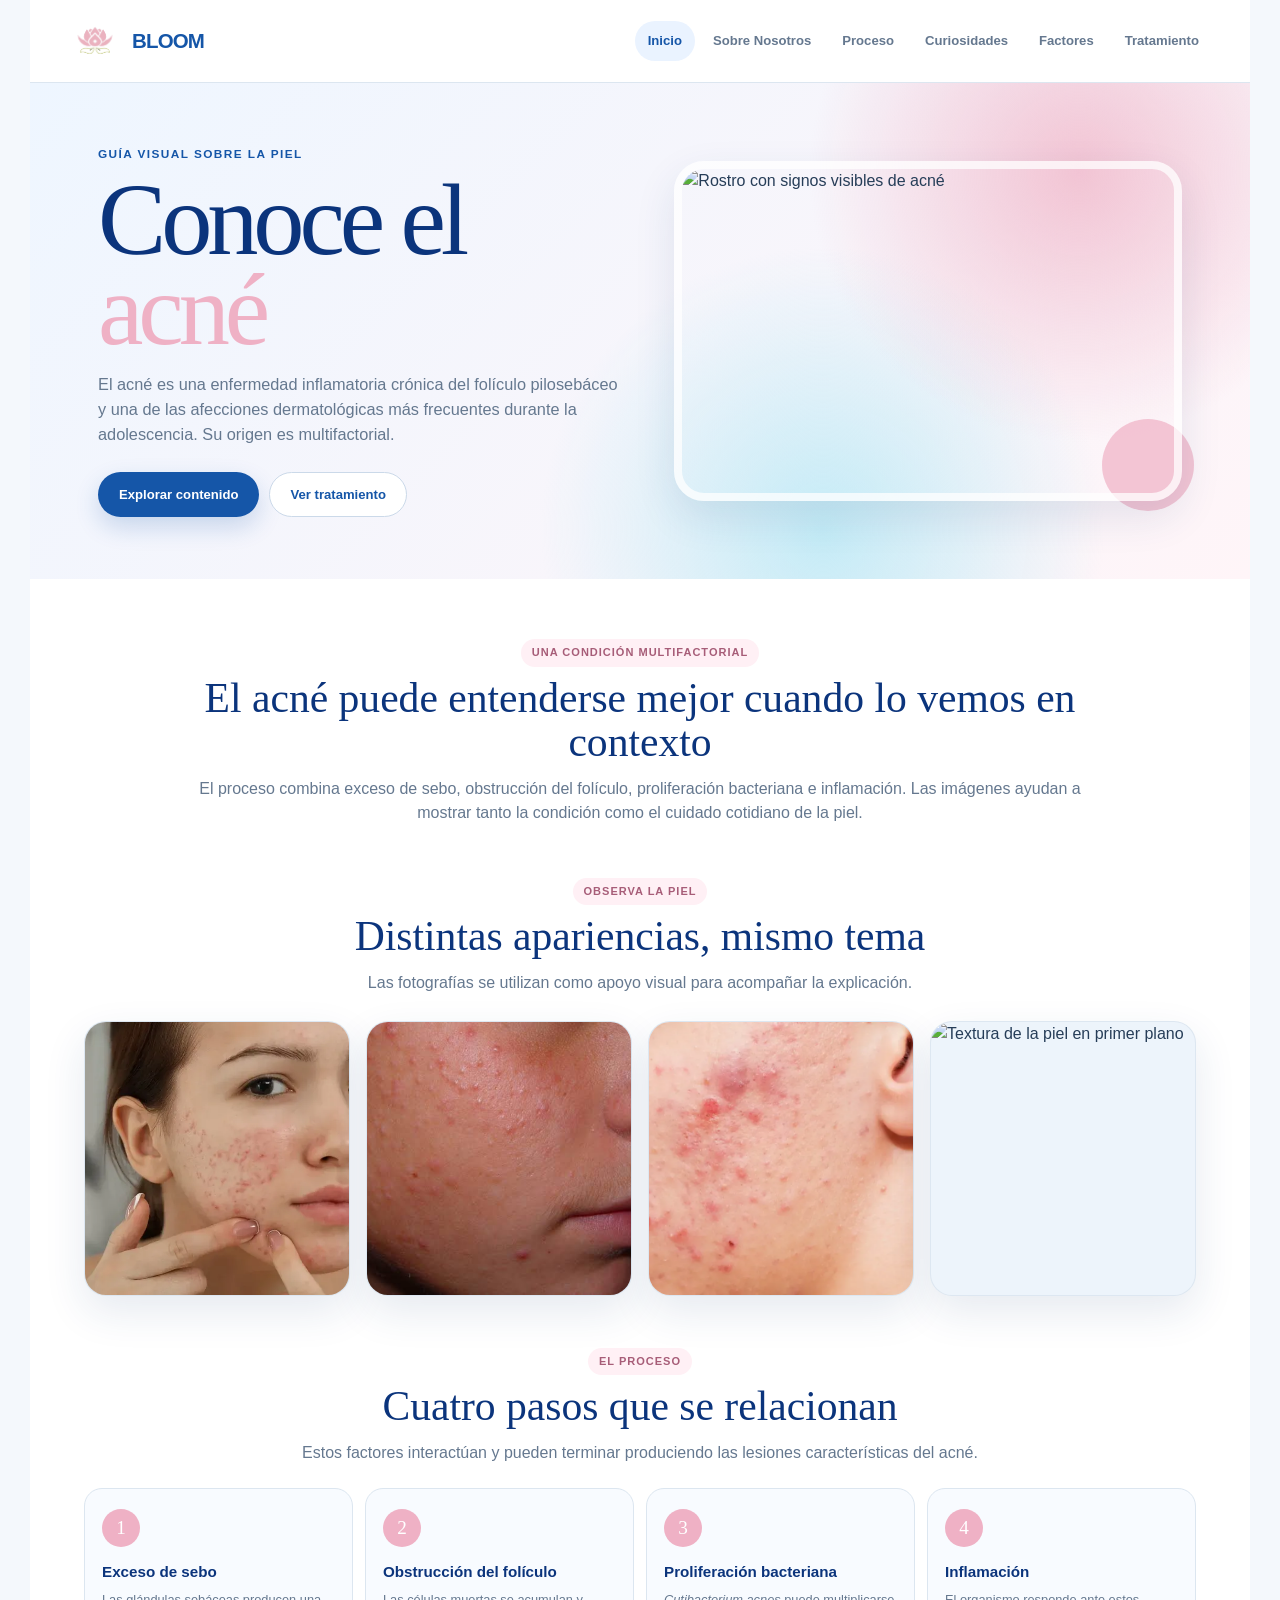
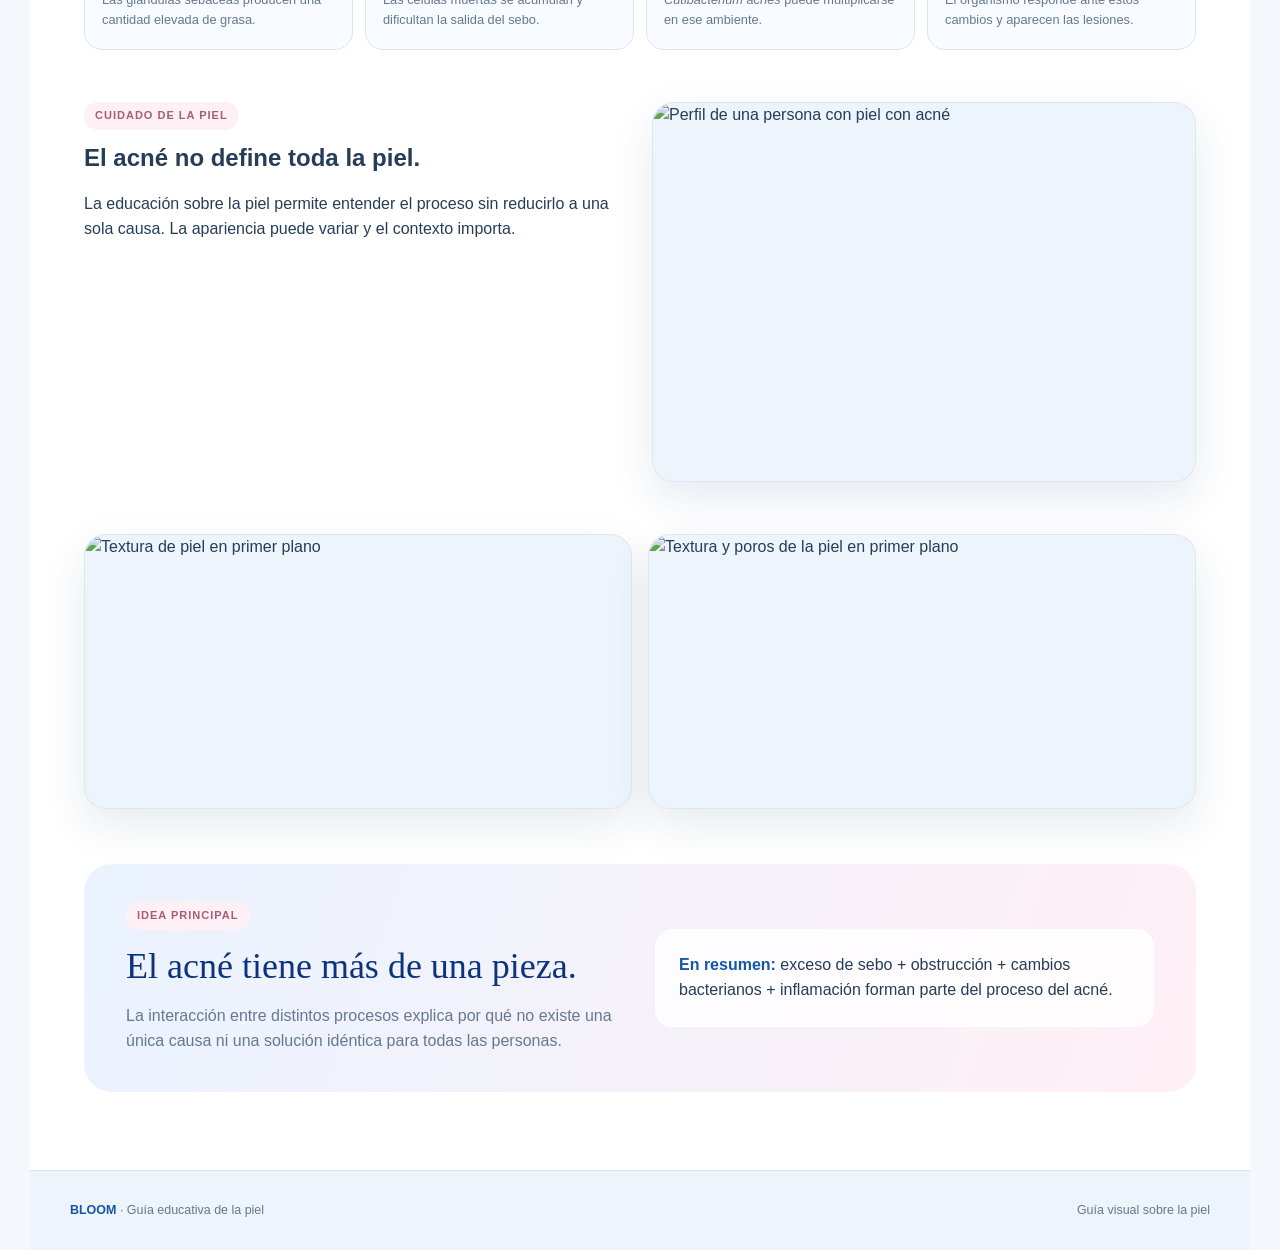
==== commit f33ec6a3: "diseño final" ====
--- a/index.html
+++ b/index.html
@@ -1,10 +1,236 @@
-<!DOCTYPE html><html lang="es"><head><meta charset="UTF-8"><meta name="viewport" content="width=device-width, initial-scale=1.0"><title>Bloom | Conoce tu piel</title><link rel="stylesheet" href="style.css"></head><body><div class="site">
-<header class="header"><div class="header-inner"><a class="logo" href="index.html"><img src="assets/logo.webp" alt="Logo de Bloom"><span>BLOOM</span></a><nav class="nav"><a class="active" href="index.html">Inicio</a><a href="que-ocurre.html">Proceso</a><a href="curiosidades.html">Curiosidades</a><a href="factores.html">Factores</a><a href="tratamiento.html">Tratamiento</a></nav></div></header>
-<main><section class="hero"><div class="hero-content"><div><div class="eyebrow">Guía visual sobre la piel</div><h1>Conoce el <span>acné</span></h1><p class="hero-lead">El acné es una enfermedad inflamatoria crónica del folículo pilosebáceo y una de las afecciones dermatológicas más frecuentes durante la adolescencia. Su origen es multifactorial.</p><div class="hero-actions"><a class="btn btn-primary" href="#contenido">Explorar contenido</a><a class="btn btn-secondary" href="tratamiento.html">Ver tratamiento</a></div></div><div class="hero-photo-wrap"><img class="hero-photo" src="https://images.pexels.com/photos/6476077/pexels-photo-6476077.jpeg" alt="Persona aplicando sérum en el rostro"></div></div></section>
-<div class="main" id="contenido"><div class="intro"><span class="pill">Una condición multifactorial</span><h2>El acné puede entenderse mejor cuando lo vemos en contexto</h2><p>El proceso combina exceso de sebo, obstrucción del folículo, proliferación bacteriana e inflamación. Las imágenes ayudan a mostrar tanto la condición como el cuidado cotidiano de la piel.</p></div>
-<section class="section"><div class="section-head center"><span class="pill">Observa la piel</span><h2>Distintas apariencias, mismo tema</h2><p>Las fotografías se utilizan como apoyo visual para acompañar la explicación.</p></div><div class="image-grid four"><figure class="image-card wide"><img src="assets/1.webp" alt="Rostro con acné"></figure><figure class="image-card wide"><img src="assets/8.webp" alt="Lesiones leves en la piel"></figure><figure class="image-card wide"><img src="assets/9.webp" alt="Lesiones inflamatorias en la piel"></figure><figure class="image-card wide"><img src="https://images.pexels.com/photos/29755259/pexels-photo-29755259.jpeg" alt="Aplicación de crema facial"></figure></div></section>
-<section class="section"><div class="section-head center"><span class="pill">El proceso</span><h2>Cuatro pasos que se relacionan</h2><p>Estos factores interactúan y pueden terminar produciendo las lesiones características del acné.</p></div><div class="process"><article class="process-card"><div class="number">1</div><h3>Exceso de sebo</h3><p>Las glándulas sebáceas producen una cantidad elevada de grasa.</p></article><article class="process-card"><div class="number">2</div><h3>Obstrucción del folículo</h3><p>Las células muertas se acumulan y dificultan la salida del sebo.</p></article><article class="process-card"><div class="number">3</div><h3>Proliferación bacteriana</h3><p><em>Cutibacterium acnes</em> puede multiplicarse en ese ambiente.</p></article><article class="process-card"><div class="number">4</div><h3>Inflamación</h3><p>El organismo responde ante estos cambios y aparecen las lesiones.</p></article></div></section>
-<section class="section"><div class="split-visual"><div><span class="pill">Cuidado de la piel</span><h2 class="intro" style="text-align:left;margin:0;max-width:none">El acné no define toda la piel.</h2><p>La educación sobre la piel permite entender el proceso sin reducirlo a una sola causa. La apariencia puede variar y el contexto importa.</p></div><figure class="image-card"><img src="https://images.pexels.com/photos/3762890/pexels-photo-3762890.jpeg" alt="Mujer aplicando crema hidratante"></figure></div></section>
-<section class="section"><div class="image-grid two"><figure class="image-card wide"><img src="assets/10.webp" alt="Persona sosteniendo un producto cosmético"></figure><figure class="image-card wide"><img src="https://images.pexels.com/photos/6167450/pexels-photo-6167450.jpeg" alt="Productos de cuidado facial sobre una superficie clara"></figure></div></section>
-<section class="band"><div><span class="pill">Idea principal</span><h2>El acné tiene más de una pieza.</h2><p>La interacción entre distintos procesos explica por qué no existe una única causa ni una solución idéntica para todas las personas.</p></div><div class="quote"><strong>En resumen:</strong> exceso de sebo + obstrucción + cambios bacterianos + inflamación forman parte del proceso del acné.</div></section></div></main>
-<footer class="footer"><span><strong>BLOOM</strong> · Guía educativa de la piel</span><span>Imágenes: material proporcionado + Pexels</span></footer></div></body></html>
+<!DOCTYPE html>
+<html lang="es">
+ <head>
+  <meta charset="utf-8"/>
+  <meta content="width=device-width, initial-scale=1.0" name="viewport"/>
+  <title>
+   Bloom | Conoce tu piel
+  </title>
+  <link href="style.css" rel="stylesheet"/>
+ </head>
+ <body>
+  <div class="site">
+   <header class="header">
+    <div class="header-inner">
+     <a class="logo" href="index.html">
+      <img alt="Logo de Bloom" src="assets/logo.webp"/>
+      <span>
+       BLOOM
+      </span>
+     </a>
+     <nav class="nav">
+      <a class="active" href="index.html">
+       Inicio
+      </a>
+      <a href="about.html">
+       Sobre Nosotros
+      </a>
+      <a href="que-ocurre.html">
+       Proceso
+      </a>
+      <a href="curiosidades.html">
+       Curiosidades
+      </a>
+      <a href="factores.html">
+       Factores
+      </a>
+      <a href="tratamiento.html">
+       Tratamiento
+      </a>
+     </nav>
+    </div>
+   </header>
+   <main>
+    <section class="hero">
+     <div class="hero-content">
+      <div>
+       <div class="eyebrow">
+        Gu&iacute;a visual sobre la piel
+       </div>
+       <h1>
+        Conoce el
+        <span>
+         acn&eacute;
+        </span>
+       </h1>
+       <p class="hero-lead">
+        El acn&eacute; es una enfermedad inflamatoria cr&oacute;nica del fol&iacute;culo piloseb&aacute;ceo y una de las afecciones dermatol&oacute;gicas m&aacute;s frecuentes durante la adolescencia. Su origen es multifactorial.
+       </p>
+       <div class="hero-actions">
+        <a class="btn btn-primary" href="#contenido">
+         Explorar contenido
+        </a>
+        <a class="btn btn-secondary" href="tratamiento.html">
+         Ver tratamiento
+        </a>
+       </div>
+      </div>
+      <div class="hero-photo-wrap">
+       <img alt="Rostro con signos visibles de acn&eacute;" class="hero-photo" src="https://images.pexels.com/photos/6475987/pexels-photo-6475987.jpeg"/>
+      </div>
+     </div>
+    </section>
+    <div class="main" id="contenido">
+     <div class="intro">
+      <span class="pill">
+       Una condici&oacute;n multifactorial
+      </span>
+      <h2>
+       El acn&eacute; puede entenderse mejor cuando lo vemos en contexto
+      </h2>
+      <p>
+       El proceso combina exceso de sebo, obstrucci&oacute;n del fol&iacute;culo, proliferaci&oacute;n bacteriana e inflamaci&oacute;n. Las im&aacute;genes ayudan a mostrar tanto la condici&oacute;n como el cuidado cotidiano de la piel.
+      </p>
+     </div>
+     <section class="section">
+      <div class="section-head center">
+       <span class="pill">
+        Observa la piel
+       </span>
+       <h2>
+        Distintas apariencias, mismo tema
+       </h2>
+       <p>
+        Las fotograf&iacute;as se utilizan como apoyo visual para acompa&ntilde;ar la explicaci&oacute;n.
+       </p>
+      </div>
+      <div class="image-grid four">
+       <figure class="image-card wide">
+        <img alt="Rostro con acn&eacute;" src="assets/1.webp"/>
+       </figure>
+       <figure class="image-card wide">
+        <img alt="Lesiones leves en la piel" src="assets/8.webp"/>
+       </figure>
+       <figure class="image-card wide">
+        <img alt="Lesiones inflamatorias en la piel" src="assets/9.webp"/>
+       </figure>
+       <figure class="image-card wide">
+        <img alt="Textura de la piel en primer plano" src="https://images.pexels.com/photos/7479583/pexels-photo-7479583.jpeg"/>
+       </figure>
+      </div>
+     </section>
+     <section class="section">
+      <div class="section-head center">
+       <span class="pill">
+        El proceso
+       </span>
+       <h2>
+        Cuatro pasos que se relacionan
+       </h2>
+       <p>
+        Estos factores interact&uacute;an y pueden terminar produciendo las lesiones caracter&iacute;sticas del acn&eacute;.
+       </p>
+      </div>
+      <div class="process">
+       <article class="process-card">
+        <div class="number">
+         1
+        </div>
+        <h3>
+         Exceso de sebo
+        </h3>
+        <p>
+         Las gl&aacute;ndulas seb&aacute;ceas producen una cantidad elevada de grasa.
+        </p>
+       </article>
+       <article class="process-card">
+        <div class="number">
+         2
+        </div>
+        <h3>
+         Obstrucci&oacute;n del fol&iacute;culo
+        </h3>
+        <p>
+         Las c&eacute;lulas muertas se acumulan y dificultan la salida del sebo.
+        </p>
+       </article>
+       <article class="process-card">
+        <div class="number">
+         3
+        </div>
+        <h3>
+         Proliferaci&oacute;n bacteriana
+        </h3>
+        <p>
+         <em>
+          Cutibacterium acnes
+         </em>
+         puede multiplicarse en ese ambiente.
+        </p>
+       </article>
+       <article class="process-card">
+        <div class="number">
+         4
+        </div>
+        <h3>
+         Inflamaci&oacute;n
+        </h3>
+        <p>
+         El organismo responde ante estos cambios y aparecen las lesiones.
+        </p>
+       </article>
+      </div>
+     </section>
+     <section class="section">
+      <div class="split-visual">
+       <div>
+        <span class="pill">
+         Cuidado de la piel
+        </span>
+        <h2 class="intro" style="text-align:left;margin:0;max-width:none">
+         El acn&eacute; no define toda la piel.
+        </h2>
+        <p>
+         La educaci&oacute;n sobre la piel permite entender el proceso sin reducirlo a una sola causa. La apariencia puede variar y el contexto importa.
+        </p>
+       </div>
+       <figure class="image-card">
+        <img alt="Perfil de una persona con piel con acn&eacute;" src="https://images.pexels.com/photos/9253761/pexels-photo-9253761.jpeg"/>
+       </figure>
+      </div>
+     </section>
+     <section class="section">
+      <div class="image-grid two">
+       <figure class="image-card wide">
+        <img alt="Textura de piel en primer plano" src="https://images.pexels.com/photos/7479568/pexels-photo-7479568.jpeg"/>
+       </figure>
+       <figure class="image-card wide">
+        <img alt="Textura y poros de la piel en primer plano" src="https://images.pexels.com/photos/7479507/pexels-photo-7479507.jpeg"/>
+       </figure>
+      </div>
+     </section>
+     <section class="band">
+      <div>
+       <span class="pill">
+        Idea principal
+       </span>
+       <h2>
+        El acn&eacute; tiene m&aacute;s de una pieza.
+       </h2>
+       <p>
+        La interacci&oacute;n entre distintos procesos explica por qu&eacute; no existe una &uacute;nica causa ni una soluci&oacute;n id&eacute;ntica para todas las personas.
+       </p>
+      </div>
+      <div class="quote">
+       <strong>
+        En resumen:
+       </strong>
+       exceso de sebo + obstrucci&oacute;n + cambios bacterianos + inflamaci&oacute;n forman parte del proceso del acn&eacute;.
+      </div>
+     </section>
+    </div>
+   </main>
+   <footer class="footer">
+    <span>
+     <strong>
+      BLOOM
+     </strong>
+     &middot; Gu&iacute;a educativa de la piel
+    </span>
+    <span>
+     Gu&iacute;a visual sobre la piel
+    </span>
+   </footer>
+  </div>
+ </body>
+</html>
--- a/style.css
+++ b/style.css
@@ -1,116 +1,948 @@
-:root{
-  --blue:#1556a8;--blue-dark:#0b347c;--blue-soft:#eaf3ff;
-  --sky:#dff6fb;--pink:#efb1c5;--pink-soft:#fff0f5;
-  --lav:#eee8ff;--mint:#e6faf6;--peach:#fff1eb;
-  --ink:#263d58;--muted:#65788f;--white:#fff;--line:#dce6f0;
-  --shadow:0 16px 42px rgba(27,65,115,.11);--radius:24px;
-  --serif:Georgia,"Times New Roman",serif;--sans:Inter,Arial,Helvetica,sans-serif;
-}
-*{box-sizing:border-box}
-html{scroll-behavior:smooth}
-body{margin:0;background:#f4f8fc;color:var(--ink);font-family:var(--sans);line-height:1.55}
-a{text-decoration:none;color:inherit} img{display:block;max-width:100%}
-.site{width:min(1220px,100%);margin:auto;background:#fff;min-height:100vh;overflow:hidden}
+:root {
+  --blue:#1556a8;
+  --blue-dark:#0b347c;
+  --blue-soft:#eaf3ff;
+  --sky:#dff6fb;
+  --pink:#efb1c5;
+  --pink-soft:#fff0f5;
+  --lav:#eee8ff;
+  --mint:#e6faf6;
+  --peach:#fff1eb;
+  --ink:#263d58;
+  --muted:#65788f;
+  --white:#fff;
+  --line:#dce6f0;
+  --shadow:0 16px 42px rgba(27,65,115,.11);
+  --radius:24px;
+  --serif:Georgia,"Times New Roman",serif;
+  --sans:Inter,Arial,Helvetica,sans-serif;
+}
+* {
+  box-sizing:border-box
+}
+html {
+  scroll-behavior:smooth
+}
+body {
+  margin:0;
+  background:#f4f8fc;
+  color:var(--ink);
+  font-family:var(--sans);
+  line-height:1.55
+}
+a {
+  text-decoration:none;
+  color:inherit
+}
+img {
+  display:block;
+  max-width:100%
+}
+.site {
+  width:min(1220px,100%);
+  margin:auto;
+  background:#fff;
+  min-height:100vh;
+  overflow:hidden
+}
+/* HEADER */
+.header {
+  position:sticky;
+  top:0;
+  z-index:50;
+  background:rgba(255,255,255,.95);
+  backdrop-filter:blur(14px);
+  border-bottom:1px solid var(--line)
+}
+.header-inner {
+  min-height:82px;
+  padding:0 38px;
+  display:flex;
+  align-items:center;
+  justify-content:space-between;
+  gap:24px
+}
+.logo {
+  display:flex;
+  align-items:center;
+  gap:10px;
+  color:var(--blue);
+  font-weight:900;
+  letter-spacing:-.04em;
+  font-size:1.28rem
+}
+.logo img {
+  width:54px;
+  height:54px;
+  object-fit:contain
+}
+.logo span {
+  display:inline-block
+}
+.nav {
+  display:flex;
+  gap:5px;
+  flex-wrap:wrap;
+  justify-content:flex-end
+}
+.nav a {
+  padding:10px 13px;
+  border-radius:999px;
+  color:var(--muted);
+  font-size:.82rem;
+  font-weight:800
+}
+.nav a:hover,.nav a.active {
+  background:var(--blue-soft);
+  color:var(--blue)
+}
+/* HERO */
+.hero {
+  position:relative;
+  overflow:hidden;
+  background:radial-gradient(circle at 86% 18%,rgba(239,177,197,.72),transparent 24%),radial-gradient(circle at 65% 90%,rgba(190,234,246,.9),transparent 31%),linear-gradient(135deg,#eef6ff,#fff5f8)
+}
+.hero-content {
+  position:relative;
+  z-index:2;
+  min-height:455px;
+  padding:62px 68px;
+  display:grid;
+  grid-template-columns:1.02fr .98fr;
+  align-items:center;
+  gap:48px
+}
+.eyebrow {
+  color:var(--blue);
+  font-size:.74rem;
+  font-weight:900;
+  text-transform:uppercase;
+  letter-spacing:.12em
+}
+.hero h1 {
+  margin:12px 0 16px;
+  max-width:650px;
+  color:var(--blue-dark);
+  font-family:var(--serif);
+  font-weight:400;
+  font-size:clamp(3.6rem,8vw,6.4rem);
+  line-height:.88;
+  letter-spacing:-.05em
+}
+.hero h1 span {
+  color:var(--pink)
+}
+.hero-lead {
+  max-width:600px;
+  margin:0;
+  color:var(--muted);
+  font-size:1.02rem
+}
+.hero-actions {
+  display:flex;
+  gap:10px;
+  margin-top:25px
+}
+.btn {
+  display:inline-flex;
+  align-items:center;
+  justify-content:center;
+  min-height:45px;
+  padding:0 20px;
+  border-radius:999px;
+  border:1px solid transparent;
+  font-size:.82rem;
+  font-weight:900
+}
+.btn-primary {
+  color:#fff;
+  background:var(--blue);
+  box-shadow:0 10px 25px rgba(21,86,168,.2)
+}
+.btn-secondary {
+  color:var(--blue);
+  background:#fff;
+  border-color:#cbd9e9
+}
+.hero-photo-wrap {
+  position:relative;
+  min-height:340px;
+  display:flex;
+  align-items:center
+}
+.hero-photo {
+  position:relative;
+  z-index:1;
+  width:100%;
+  height:340px;
+  object-fit:cover;
+  border-radius:30px;
+  box-shadow:var(--shadow);
+  border:8px solid rgba(255,255,255,.75)
+}
+.hero-photo-wrap:after {
+  content:"";
+  position:absolute;
+  right:-12px;
+  bottom:-10px;
+  width:92px;
+  height:92px;
+  border-radius:50%;
+  background:var(--pink);
+  opacity:.7
+}
+/* MAIN */
+.main {
+  padding:60px 54px 78px
+}
+.intro {
+  max-width:900px;
+  margin:0 auto 46px;
+  text-align:center
+}
+.intro h2,.section-head h2 {
+  margin:0;
+  color:var(--blue-dark);
+  font-family:var(--serif);
+  font-size:2.6rem;
+  font-weight:400;
+  line-height:1.06
+}
+.intro p,.section-head p {
+  color:var(--muted);
+  margin:13px auto 0
+}
+.section {
+  margin-top:52px
+}
+.section-head {
+  margin-bottom:22px
+}
+.section-head.center {
+  text-align:center
+}
+.section-head.center p {
+  max-width:700px
+}
+.pill {
+  display:inline-block;
+  margin-bottom:9px;
+  padding:5px 11px;
+  border-radius:999px;
+  background:var(--pink-soft);
+  color:#a75d78;
+  font-size:.69rem;
+  font-weight:900;
+  text-transform:uppercase;
+  letter-spacing:.09em
+}
+/* IMAGE BLOCKS */
+.image-grid {
+  display:grid;
+  grid-template-columns:1.2fr .8fr .8fr;
+  gap:16px;
+  margin-top:25px
+}
+.image-grid.two {
+  grid-template-columns:1fr 1fr
+}
+.image-grid.three {
+  grid-template-columns:repeat(3,1fr)
+}
+.image-grid.four {
+  grid-template-columns:repeat(4,1fr)
+}
+.image-card {
+  position:relative;
+  overflow:hidden;
+  border-radius:22px;
+  background:#edf4fb;
+  height:250px;
+  box-shadow:var(--shadow);
+  border:1px solid rgba(220,230,240,.9);
+  margin:0
+}
+.image-card.tall {
+  height:380px
+}
+.image-card.wide {
+  height:275px
+}
+.image-card img {
+  display:block;
+  width:100%;
+  height:100%;
+  object-fit:cover;
+  transition:transform .45s ease
+}
+.image-card:hover img {
+  transform:scale(1.035)
+}
+.image-card:nth-child(2) img {
+  object-position:center
+}
+.visual-note {
+  margin-top:9px;
+  text-align:right;
+  color:var(--muted);
+  font-size:.7rem
+}
+.split-visual {
+  display:grid;
+  grid-template-columns:1fr 1fr;
+  gap:24px;
+  align-items:stretch
+}
+.split-visual .image-card {
+  height:380px
+}
+/* CARDS */
+.cards {
+  display:grid;
+  grid-template-columns:repeat(3,1fr);
+  gap:16px
+}
+.card {
+  position:relative;
+  padding:24px;
+  min-height:190px;
+  border:1px solid var(--line);
+  border-radius:var(--radius);
+  background:#fff;
+  box-shadow:var(--shadow)
+}
+.card h3 {
+  margin:0 0 8px;
+  color:var(--blue-dark);
+  font-size:1.08rem
+}
+.card p {
+  margin:0;
+  color:var(--muted);
+  font-size:.9rem
+}
+.card-icon {
+  width:46px;
+  height:46px;
+  margin-bottom:17px;
+  border-radius:14px;
+  display:grid;
+  place-items:center;
+  color:var(--blue);
+  background:var(--blue-soft);
+  font-weight:900
+}
+.card:nth-child(2) .card-icon {
+  background:var(--pink-soft);
+  color:#b0617c
+}
+.card:nth-child(3) .card-icon {
+  background:var(--mint);
+  color:#4c8882
+}
+/* PROCESS */
+.process {
+  display:grid;
+  grid-template-columns:repeat(4,1fr);
+  gap:12px
+}
+.process-card {
+  padding:20px 17px;
+  border-radius:18px;
+  background:#f8fbff;
+  border:1px solid var(--line)
+}
+.number {
+  width:38px;
+  height:38px;
+  display:grid;
+  place-items:center;
+  margin-bottom:13px;
+  border-radius:50%;
+  color:#fff;
+  background:var(--pink);
+  font-family:var(--serif);
+  font-size:1.2rem
+}
+.process-card h3 {
+  margin:0 0 6px;
+  font-size:.95rem;
+  color:var(--blue-dark)
+}
+.process-card p {
+  margin:0;
+  color:var(--muted);
+  font-size:.8rem
+}
+/* BANDS */
+.band {
+  margin-top:55px;
+  padding:38px 42px;
+  border-radius:28px;
+  background:linear-gradient(110deg,var(--blue-soft),var(--pink-soft));
+  display:grid;
+  grid-template-columns:1fr 1fr;
+  gap:30px;
+  align-items:center
+}
+.band h2 {
+  margin:0;
+  font-family:var(--serif);
+  font-weight:400;
+  font-size:2.25rem;
+  color:var(--blue-dark)
+}
+.band p {
+  margin:10px 0 0;
+  color:var(--muted)
+}
+.quote {
+  padding:23px;
+  background:rgba(255,255,255,.78);
+  border-radius:18px;
+  border:1px solid rgba(255,255,255,.9);
+  color:var(--ink)
+}
+.quote strong {
+  color:var(--blue)
+}
+/* LAYERS */
+.layers {
+  display:grid;
+  grid-template-columns:1.05fr .95fr;
+  gap:25px
+}
+.layer-stack {
+  display:grid;
+  gap:9px
+}
+.layer {
+  padding:19px 22px;
+  border-radius:17px;
+  background:#fff;
+  border:1px solid var(--line);
+  box-shadow:var(--shadow)
+}
+.layer h3 {
+  margin:0;
+  color:var(--blue-dark);
+  font-family:var(--serif);
+  font-size:1.35rem
+}
+.layer p {
+  margin:5px 0 0;
+  color:var(--muted);
+  font-size:.87rem
+}
+.layer.epi {
+  border-left:7px solid var(--pink)
+}
+.layer.dermis {
+  border-left:7px solid #a9ddea
+}
+.layer.hipo {
+  border-left:7px solid #c8b9ed
+}
+.info-box {
+  padding:27px;
+  border-radius:22px;
+  background:var(--peach)
+}
+.info-box h3 {
+  margin:0;
+  color:var(--blue-dark);
+  font-family:var(--serif);
+  font-size:1.6rem
+}
+.info-box p {
+  color:var(--muted);
+  font-size:.9rem
+}
+/* FACTORS + TYPES */
+.factor-grid {
+  display:grid;
+  grid-template-columns:repeat(2,1fr);
+  gap:14px
+}
+.factor {
+  padding:24px;
+  border-radius:20px;
+  background:#fff;
+  border:1px solid var(--line)
+}
+.factor h3 {
+  margin:0 0 7px;
+  color:var(--blue-dark);
+  font-family:var(--serif);
+  font-size:1.35rem
+}
+.factor p {
+  margin:0;
+  color:var(--muted);
+  font-size:.87rem
+}
+.types {
+  display:grid;
+  gap:15px
+}
+.type {
+  display:grid;
+  grid-template-columns:145px 1fr 220px;
+  min-height:145px;
+  overflow:hidden;
+  border:1px solid var(--line);
+  border-radius:20px;
+  background:#fff;
+  box-shadow:var(--shadow)
+}
+.type-name {
+  display:grid;
+  place-items:center;
+  padding:15px;
+  background:var(--blue-soft);
+  color:var(--blue);
+  font-family:var(--serif);
+  font-size:1.45rem
+}
+.type:nth-child(2) .type-name {
+  background:var(--pink-soft);
+  color:#a65d78
+}
+.type:nth-child(3) .type-name {
+  background:var(--lav);
+  color:#7664a4
+}
+.type-content {
+  padding:18px 21px
+}
+.type-content h3 {
+  margin:0;
+  color:var(--blue-dark)
+}
+.type-content p {
+  margin:5px 0 0;
+  color:var(--muted);
+  font-size:.87rem
+}
+.type-photo {
+  width:100%;
+  height:100%;
+  min-height:145px;
+  object-fit:cover
+}
+/* TREATMENTS */
+.treatments {
+  display:grid;
+  grid-template-columns:repeat(2,1fr);
+  gap:15px
+}
+.treatment {
+  padding:23px;
+  display:grid;
+  grid-template-columns:52px 1fr;
+  gap:15px;
+  border:1px solid var(--line);
+  border-radius:20px;
+  background:#fff;
+  box-shadow:var(--shadow)
+}
+.treatment-icon {
+  width:52px;
+  height:52px;
+  display:grid;
+  place-items:center;
+  border-radius:16px;
+  background:var(--blue-soft);
+  color:var(--blue);
+  font-family:var(--serif);
+  font-size:1.25rem
+}
+.treatment:nth-child(2) .treatment-icon,.treatment:nth-child(5) .treatment-icon {
+  background:var(--pink-soft);
+  color:#a75d78
+}
+.treatment h3 {
+  margin:0;
+  color:var(--blue-dark)
+}
+.treatment p {
+  margin:5px 0 0;
+  color:var(--muted);
+  font-size:.85rem
+}
+.disclaimer {
+  margin-top:22px;
+  padding:17px 20px;
+  border-radius:15px;
+  background:#fff8ed;
+  border:1px solid #f1ddbd;
+  color:#766044;
+  font-size:.83rem
+}
+/* FOOTER */
+.footer {
+  padding:30px 40px;
+  background:#edf4fb;
+  border-top:1px solid var(--line);
+  display:flex;
+  align-items:center;
+  justify-content:space-between;
+  gap:20px;
+  color:var(--muted);
+  font-size:.78rem
+}
+.footer strong {
+  color:var(--blue)
+}
+@media(max-width:900px) {
+  .header-inner {
+    padding:12px 20px;
+    align-items:flex-start;
+    flex-direction:column
+  }
+  .nav {
+    justify-content:flex-start
+  }
+  .hero-content {
+    grid-template-columns:1fr;
+    padding:50px 30px;
+    min-height:auto
+  }
+  .hero-photo {
+    height:300px
+  }
+  .hero-photo-wrap {
+    min-height:300px
+  }
+  .cards,.process {
+    grid-template-columns:1fr 1fr
+  }
+  .layers,.split-visual {
+    grid-template-columns:1fr
+  }
+  .band {
+    grid-template-columns:1fr
+  }
+  .type {
+    grid-template-columns:115px 1fr
+  }
+  .type-photo {
+    display:block
+  }
+  .image-grid,.image-grid.four,.image-grid.three {
+    grid-template-columns:1fr 1fr
+  }
+  .image-card {
+    height:240px
+  }
+  .image-card.wide {
+    height:260px
+  }
+  .image-card.tall,.split-visual .image-card {
+    height:330px
+  }
 
-/* HEADER */
-.header{position:sticky;top:0;z-index:50;background:rgba(255,255,255,.95);backdrop-filter:blur(14px);border-bottom:1px solid var(--line)}
-.header-inner{min-height:82px;padding:0 38px;display:flex;align-items:center;justify-content:space-between;gap:24px}
-.logo{display:flex;align-items:center;gap:10px;color:var(--blue);font-weight:900;letter-spacing:-.04em;font-size:1.28rem}
-.logo img{width:54px;height:54px;object-fit:contain}
-.logo span{display:inline-block}
-.nav{display:flex;gap:5px;flex-wrap:wrap;justify-content:flex-end}
-.nav a{padding:10px 13px;border-radius:999px;color:var(--muted);font-size:.82rem;font-weight:800}
-.nav a:hover,.nav a.active{background:var(--blue-soft);color:var(--blue)}
+}
+@media(max-width:560px) {
+  .main {
+    padding:40px 17px 55px
+  }
+  .hero h1 {
+    font-size:3.5rem
+  }
+  .hero-actions {
+    flex-direction:column;
+    align-items:flex-start
+  }
+  .cards,.process,.factor-grid,.treatments,.image-grid,.image-grid.two,.image-grid.four,.image-grid.three {
+    grid-template-columns:1fr
+  }
+  .image-card,.image-card.wide,.image-card.tall,.split-visual .image-card {
+    height:250px
+  }
+  .type {
+    grid-template-columns:90px 1fr
+  }
+  .type-name {
+    font-size:1.05rem
+  }
+  .footer {
+    padding:25px 20px;
+    flex-direction:column;
+    align-items:flex-start
+  }
+  .logo img {
+    width:48px;
+    height:48px
+  }
+  .hero-photo {
+    height:245px
+  }
+  .hero-photo-wrap {
+    min-height:245px
+  }
+  .intro h2,.section-head h2 {
+    font-size:2.15rem
+  }
 
-/* HERO */
-.hero{position:relative;overflow:hidden;background:radial-gradient(circle at 86% 18%,rgba(239,177,197,.72),transparent 24%),radial-gradient(circle at 65% 90%,rgba(190,234,246,.9),transparent 31%),linear-gradient(135deg,#eef6ff,#fff5f8)}
-.hero-content{position:relative;z-index:2;min-height:455px;padding:62px 68px;display:grid;grid-template-columns:1.02fr .98fr;align-items:center;gap:48px}
-.eyebrow{color:var(--blue);font-size:.74rem;font-weight:900;text-transform:uppercase;letter-spacing:.12em}
-.hero h1{margin:12px 0 16px;max-width:650px;color:var(--blue-dark);font-family:var(--serif);font-weight:400;font-size:clamp(3.6rem,8vw,6.4rem);line-height:.88;letter-spacing:-.05em}
-.hero h1 span{color:var(--pink)}
-.hero-lead{max-width:600px;margin:0;color:var(--muted);font-size:1.02rem}
-.hero-actions{display:flex;gap:10px;margin-top:25px}
-.btn{display:inline-flex;align-items:center;justify-content:center;min-height:45px;padding:0 20px;border-radius:999px;border:1px solid transparent;font-size:.82rem;font-weight:900}
-.btn-primary{color:#fff;background:var(--blue);box-shadow:0 10px 25px rgba(21,86,168,.2)}
-.btn-secondary{color:var(--blue);background:#fff;border-color:#cbd9e9}
-.hero-photo-wrap{position:relative;min-height:340px;display:flex;align-items:center}
-.hero-photo{position:relative;z-index:1;width:100%;height:340px;object-fit:cover;border-radius:30px;box-shadow:var(--shadow);border:8px solid rgba(255,255,255,.75)}
-.hero-photo-wrap:after{content:"";position:absolute;right:-12px;bottom:-10px;width:92px;height:92px;border-radius:50%;background:var(--pink);opacity:.7}
+}
+/* ABOUT US */
+.about-hero {
+  position:relative;
+  display:grid;
+  grid-template-columns:1fr .85fr;
+  gap:50px;
+  align-items:center;
+  padding:72px 68px;
+  background:radial-gradient(circle at 80% 15%,rgba(239,177,197,.72),transparent 27%),linear-gradient(135deg,#eef6ff,#fff5f8);
+  overflow:hidden
+}
+.about-hero-copy h1 {
+  margin:12px 0 16px;
+  color:var(--blue-dark);
+  font-family:var(--serif);
+  font-size:clamp(3.8rem,7vw,6rem);
+  font-weight:400;
+  line-height:.9;
+  letter-spacing:-.05em
+}
+.about-hero-copy h1 span {
+  color:var(--pink)
+}
+.about-flower {
+  margin:0;
+  height:430px;
+  border-radius:34px;
+  overflow:hidden;
+  background:#102e28;
+  box-shadow:var(--shadow);
+  border:8px solid rgba(255,255,255,.78)
+}
+.about-flower img {
+  width:100%;
+  height:100%;
+  object-fit:cover;
+  object-position:center
+}
+.about-grid {
+  display:grid;
+  grid-template-columns:repeat(3,1fr);
+  gap:16px
+}
+.about-card {
+  padding:28px;
+  border:1px solid var(--line);
+  border-radius:24px;
+  background:#fff;
+  box-shadow:var(--shadow)
+}
+.about-number {
+  display:grid;
+  place-items:center;
+  width:42px;
+  height:42px;
+  margin-bottom:18px;
+  border-radius:13px;
+  background:var(--blue-soft);
+  color:var(--blue);
+  font-weight:900
+}
+.about-card:nth-child(2) .about-number {
+  background:var(--pink-soft);
+  color:#a75d78
+}
+.about-card:nth-child(3) .about-number {
+  background:var(--mint);
+  color:#4c8882
+}
+.about-card h3 {
+  margin:0 0 8px;
+  color:var(--blue-dark);
+  font-family:var(--serif);
+  font-size:1.45rem
+}
+.about-card p {
+  margin:0;
+  color:var(--muted);
+  font-size:.9rem
+}
+.creator-section {
+  display:grid;
+  grid-template-columns:1.2fr .8fr;
+  gap:24px;
+  align-items:stretch
+}
+.creator-panel {
+  padding:38px;
+  border-radius:28px;
+  background:linear-gradient(135deg,var(--blue-soft),#f8fbff);
+  border:1px solid var(--line)
+}
+.creator-panel h2 {
+  margin:0;
+  color:var(--blue-dark);
+  font-family:var(--serif);
+  font-size:2.6rem;
+  font-weight:400;
+  line-height:1.05
+}
+.creator-panel h2 span {
+  color:var(--pink)
+}
+.creator-panel p {
+  color:var(--muted);
+  font-size:.95rem
+}
+.creator-panel p:last-child {
+  margin-bottom:0
+}
+.creator-list {
+  display:grid;
+  grid-template-columns:1fr 1fr;
+  gap:12px
+}
+.creator-list div {
+  padding:22px;
+  border:1px solid var(--line);
+  border-radius:20px;
+  background:#fff;
+  display:flex;
+  flex-direction:column;
+  gap:8px;
+  justify-content:center
+}
+.creator-list strong {
+  font-family:var(--serif);
+  font-size:1.5rem;
+  color:var(--pink)
+}
+.creator-list span {
+  color:var(--ink);
+  font-size:.85rem;
+  font-weight:800
+}
+.about-closing {
+  margin-bottom:0
+}
 
-/* MAIN */
-.main{padding:60px 54px 78px}
-.intro{max-width:900px;margin:0 auto 46px;text-align:center}
-.intro h2,.section-head h2{margin:0;color:var(--blue-dark);font-family:var(--serif);font-size:2.6rem;font-weight:400;line-height:1.06}
-.intro p,.section-head p{color:var(--muted);margin:13px auto 0}
-.section{margin-top:52px}.section-head{margin-bottom:22px}.section-head.center{text-align:center}.section-head.center p{max-width:700px}
-.pill{display:inline-block;margin-bottom:9px;padding:5px 11px;border-radius:999px;background:var(--pink-soft);color:#a75d78;font-size:.69rem;font-weight:900;text-transform:uppercase;letter-spacing:.09em}
+.left-footer{
+  display: flex;
 
-/* IMAGE BLOCKS */
-.image-grid{display:grid;grid-template-columns:1.2fr .8fr .8fr;gap:16px;margin-top:25px}
-.image-grid.two{grid-template-columns:1fr 1fr}
-.image-grid.three{grid-template-columns:repeat(3,1fr)}
-.image-grid.four{grid-template-columns:repeat(4,1fr)}
-.image-card{position:relative;overflow:hidden;border-radius:22px;background:#edf4fb;height:250px;box-shadow:var(--shadow);border:1px solid rgba(220,230,240,.9);margin:0}
-.image-card.tall{height:380px}
-.image-card.wide{height:275px}
-.image-card img{display:block;width:100%;height:100%;object-fit:cover;transition:transform .45s ease}
-.image-card:hover img{transform:scale(1.035)}
-.image-card:nth-child(2) img{object-position:center}
-.visual-note{margin-top:9px;text-align:right;color:var(--muted);font-size:.7rem}
-.split-visual{display:grid;grid-template-columns:1fr 1fr;gap:24px;align-items:stretch}
-.split-visual .image-card{height:380px}
+}
 
-/* CARDS */
-.cards{display:grid;grid-template-columns:repeat(3,1fr);gap:16px}
-.card{position:relative;padding:24px;min-height:190px;border:1px solid var(--line);border-radius:var(--radius);background:#fff;box-shadow:var(--shadow)}
-.card h3{margin:0 0 8px;color:var(--blue-dark);font-size:1.08rem}.card p{margin:0;color:var(--muted);font-size:.9rem}
-.card-icon{width:46px;height:46px;margin-bottom:17px;border-radius:14px;display:grid;place-items:center;color:var(--blue);background:var(--blue-soft);font-weight:900}
-.card:nth-child(2) .card-icon{background:var(--pink-soft);color:#b0617c}.card:nth-child(3) .card-icon{background:var(--mint);color:#4c8882}
+.ig{
+  width: 20px;
+  margin-left: 20px;
+}
+/* MOBILE / RESPONSIVE */
+@media(max-width:900px) {
+  .about-hero {
+    grid-template-columns:1fr;
+    padding:52px 30px;
+    gap:28px
+  }
+  .about-flower {
+    height:330px
+  }
+  .about-grid,.creator-section {
+    grid-template-columns:1fr
+  }
+  .creator-list {
+    grid-template-columns:1fr 1fr
+  }
+  .header-inner {
+    gap:12px
+  }
+  .nav {
+    width:100%;
+    overflow-x:auto;
+    flex-wrap:nowrap;
+    justify-content:flex-start;
+    padding-bottom:2px;
+    scrollbar-width:none
+  }
+  .nav::-webkit-scrollbar {
+    display:none
+  }
+  .nav a {
+    white-space:nowrap
+  }
 
-/* PROCESS */
-.process{display:grid;grid-template-columns:repeat(4,1fr);gap:12px}
-.process-card{padding:20px 17px;border-radius:18px;background:#f8fbff;border:1px solid var(--line)}
-.number{width:38px;height:38px;display:grid;place-items:center;margin-bottom:13px;border-radius:50%;color:#fff;background:var(--pink);font-family:var(--serif);font-size:1.2rem}
-.process-card h3{margin:0 0 6px;font-size:.95rem;color:var(--blue-dark)}.process-card p{margin:0;color:var(--muted);font-size:.8rem}
+}
+@media(max-width:560px) {
+  .header-inner {
+    padding:10px 16px;
+    min-height:auto
+  }
+  .logo {
+    font-size:1.1rem
+  }
+  .logo img {
+    width:44px;
+    height:44px
+  }
+  .nav {
+    gap:2px
+  }
+  .nav a {
+    padding:9px 10px;
+    font-size:.75rem
+  }
+  .hero-content {
+    padding:42px 20px 48px;
+    gap:28px
+  }
+  .hero h1 {
+    font-size:3.25rem
+  }
+  .hero-lead {
+    font-size:.94rem
+  }
+  .hero-photo {
+    height:235px
+  }
+  .hero-photo-wrap {
+    min-height:235px
+  }
+  .main {
+    padding:38px 16px 54px
+  }
+  .intro {
+    margin-bottom:34px
+  }
+  .intro h2,.section-head h2 {
+    font-size:2rem
+  }
+  .section {
+    margin-top:40px
+  }
+  .band {
+    padding:28px 22px
+  }
+  .band h2 {
+    font-size:1.9rem
+  }
+  .about-hero {
+    padding:42px 20px 48px
+  }
+  .about-hero-copy h1 {
+    font-size:3.3rem
+  }
+  .about-flower {
+    height:300px;
+    border-radius:24px
+  }
+  .about-card,.creator-panel {
+    padding:24px
+  }
+  .creator-panel h2 {
+    font-size:2.15rem
+  }
+  .creator-list {
+    grid-template-columns:1fr
+  }
+  .footer {
+    font-size:.72rem
+  }
 
-/* BANDS */
-.band{margin-top:55px;padding:38px 42px;border-radius:28px;background:linear-gradient(110deg,var(--blue-soft),var(--pink-soft));display:grid;grid-template-columns:1fr 1fr;gap:30px;align-items:center}
-.band h2{margin:0;font-family:var(--serif);font-weight:400;font-size:2.25rem;color:var(--blue-dark)}.band p{margin:10px 0 0;color:var(--muted)}
-.quote{padding:23px;background:rgba(255,255,255,.78);border-radius:18px;border:1px solid rgba(255,255,255,.9);color:var(--ink)}.quote strong{color:var(--blue)}
-
-/* LAYERS */
-.layers{display:grid;grid-template-columns:1.05fr .95fr;gap:25px}.layer-stack{display:grid;gap:9px}
-.layer{padding:19px 22px;border-radius:17px;background:#fff;border:1px solid var(--line);box-shadow:var(--shadow)}
-.layer h3{margin:0;color:var(--blue-dark);font-family:var(--serif);font-size:1.35rem}.layer p{margin:5px 0 0;color:var(--muted);font-size:.87rem}
-.layer.epi{border-left:7px solid var(--pink)}.layer.dermis{border-left:7px solid #a9ddea}.layer.hipo{border-left:7px solid #c8b9ed}
-.info-box{padding:27px;border-radius:22px;background:var(--peach)}.info-box h3{margin:0;color:var(--blue-dark);font-family:var(--serif);font-size:1.6rem}.info-box p{color:var(--muted);font-size:.9rem}
-
-/* FACTORS + TYPES */
-.factor-grid{display:grid;grid-template-columns:repeat(2,1fr);gap:14px}.factor{padding:24px;border-radius:20px;background:#fff;border:1px solid var(--line)}
-.factor h3{margin:0 0 7px;color:var(--blue-dark);font-family:var(--serif);font-size:1.35rem}.factor p{margin:0;color:var(--muted);font-size:.87rem}
-.types{display:grid;gap:15px}.type{display:grid;grid-template-columns:145px 1fr 220px;min-height:145px;overflow:hidden;border:1px solid var(--line);border-radius:20px;background:#fff;box-shadow:var(--shadow)}
-.type-name{display:grid;place-items:center;padding:15px;background:var(--blue-soft);color:var(--blue);font-family:var(--serif);font-size:1.45rem}.type:nth-child(2) .type-name{background:var(--pink-soft);color:#a65d78}.type:nth-child(3) .type-name{background:var(--lav);color:#7664a4}
-.type-content{padding:18px 21px}.type-content h3{margin:0;color:var(--blue-dark)}.type-content p{margin:5px 0 0;color:var(--muted);font-size:.87rem}
-.type-photo{width:100%;height:100%;min-height:145px;object-fit:cover}
-
-/* TREATMENTS */
-.treatments{display:grid;grid-template-columns:repeat(2,1fr);gap:15px}.treatment{padding:23px;display:grid;grid-template-columns:52px 1fr;gap:15px;border:1px solid var(--line);border-radius:20px;background:#fff;box-shadow:var(--shadow)}
-.treatment-icon{width:52px;height:52px;display:grid;place-items:center;border-radius:16px;background:var(--blue-soft);color:var(--blue);font-family:var(--serif);font-size:1.25rem}.treatment:nth-child(2) .treatment-icon,.treatment:nth-child(5) .treatment-icon{background:var(--pink-soft);color:#a75d78}
-.treatment h3{margin:0;color:var(--blue-dark)}.treatment p{margin:5px 0 0;color:var(--muted);font-size:.85rem}
-.disclaimer{margin-top:22px;padding:17px 20px;border-radius:15px;background:#fff8ed;border:1px solid #f1ddbd;color:#766044;font-size:.83rem}
-
-/* FOOTER */
-.footer{padding:30px 40px;background:#edf4fb;border-top:1px solid var(--line);display:flex;align-items:center;justify-content:space-between;gap:20px;color:var(--muted);font-size:.78rem}.footer strong{color:var(--blue)}
-
-@media(max-width:900px){
-  .header-inner{padding:12px 20px;align-items:flex-start;flex-direction:column}.nav{justify-content:flex-start}
-  .hero-content{grid-template-columns:1fr;padding:50px 30px;min-height:auto}.hero-photo{height:300px}.hero-photo-wrap{min-height:300px}
-  .cards,.process{grid-template-columns:1fr 1fr}.layers,.split-visual{grid-template-columns:1fr}.band{grid-template-columns:1fr}
-  .type{grid-template-columns:115px 1fr}.type-photo{display:block}.image-grid,.image-grid.four,.image-grid.three{grid-template-columns:1fr 1fr}.image-card{height:240px}.image-card.wide{height:260px}.image-card.tall,.split-visual .image-card{height:330px}
-}
-@media(max-width:560px){
-  .main{padding:40px 17px 55px}.hero h1{font-size:3.5rem}.hero-actions{flex-direction:column;align-items:flex-start}
-  .cards,.process,.factor-grid,.treatments,.image-grid,.image-grid.two,.image-grid.four,.image-grid.three{grid-template-columns:1fr}.image-card,.image-card.wide,.image-card.tall,.split-visual .image-card{height:250px}
-  .type{grid-template-columns:90px 1fr}.type-name{font-size:1.05rem}.footer{padding:25px 20px;flex-direction:column;align-items:flex-start}
-  .logo img{width:48px;height:48px}.hero-photo{height:245px}.hero-photo-wrap{min-height:245px}.intro h2,.section-head h2{font-size:2.15rem}
-}
+}
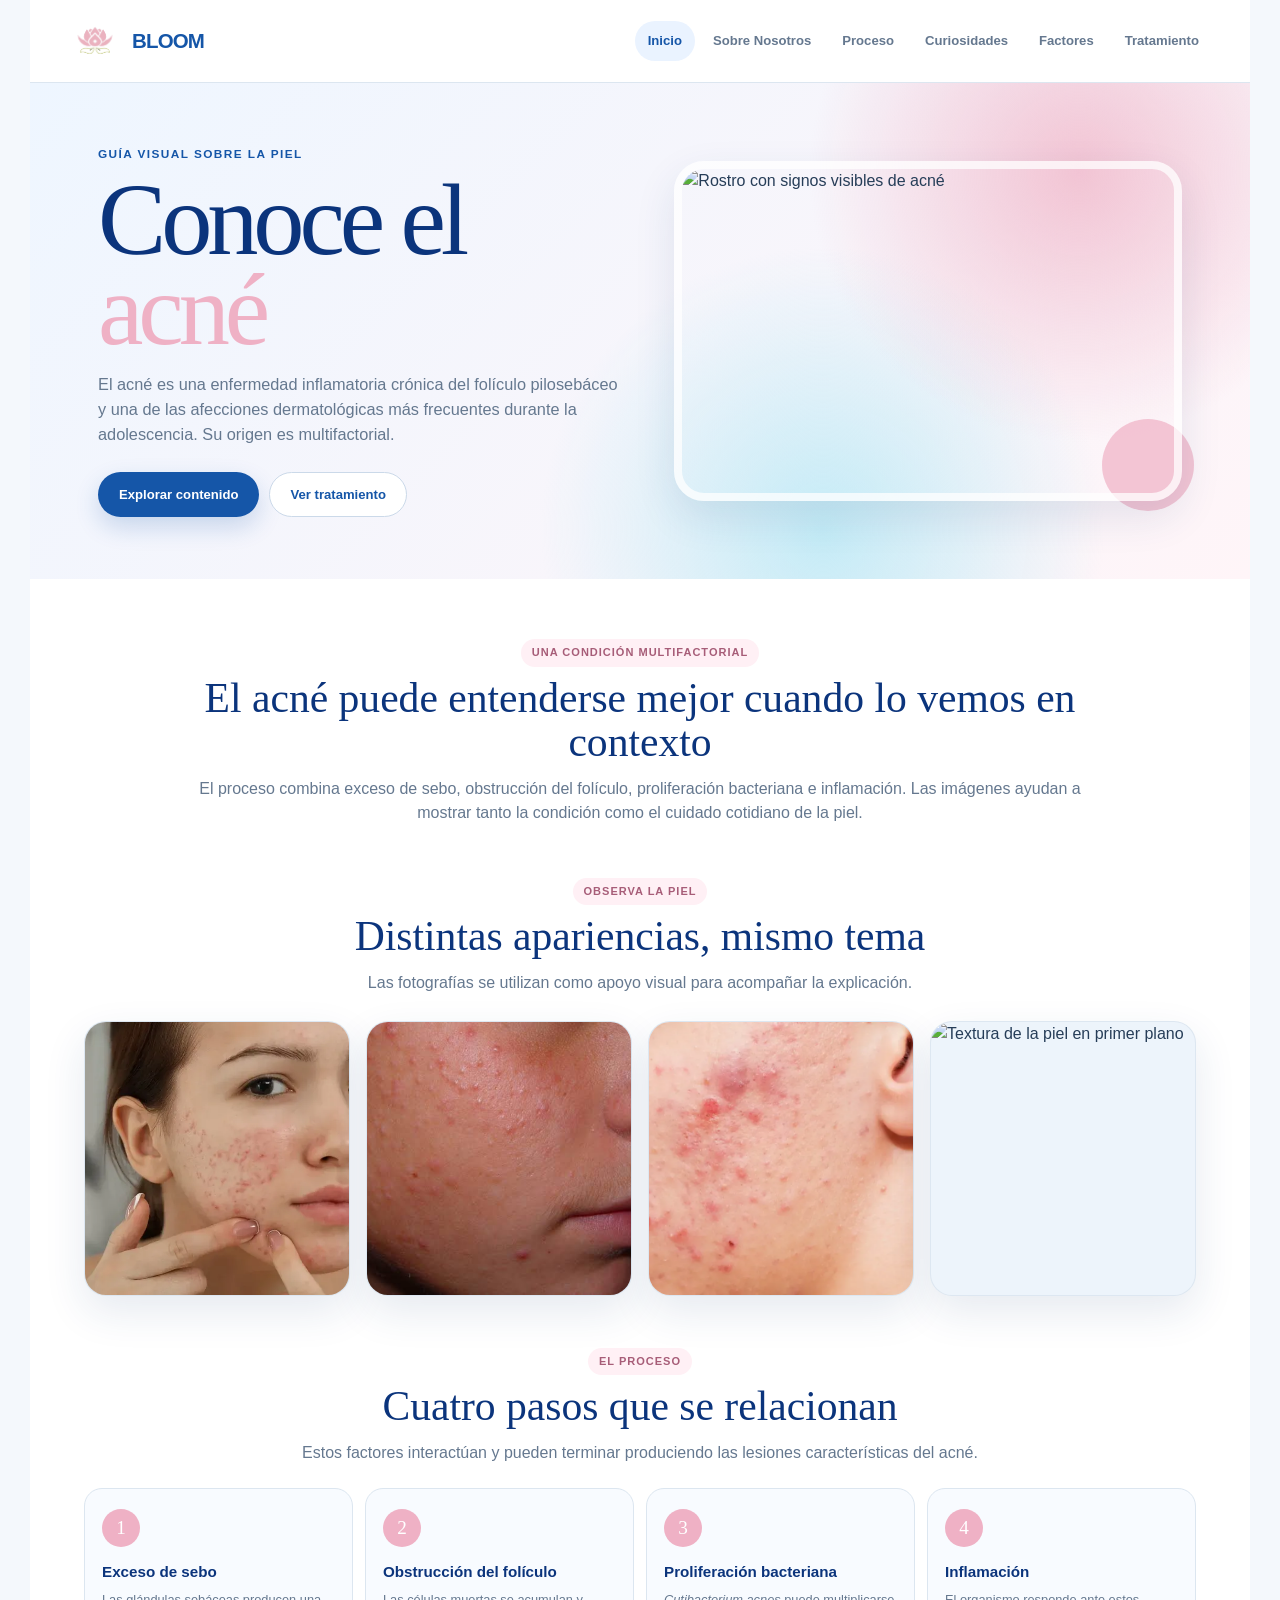
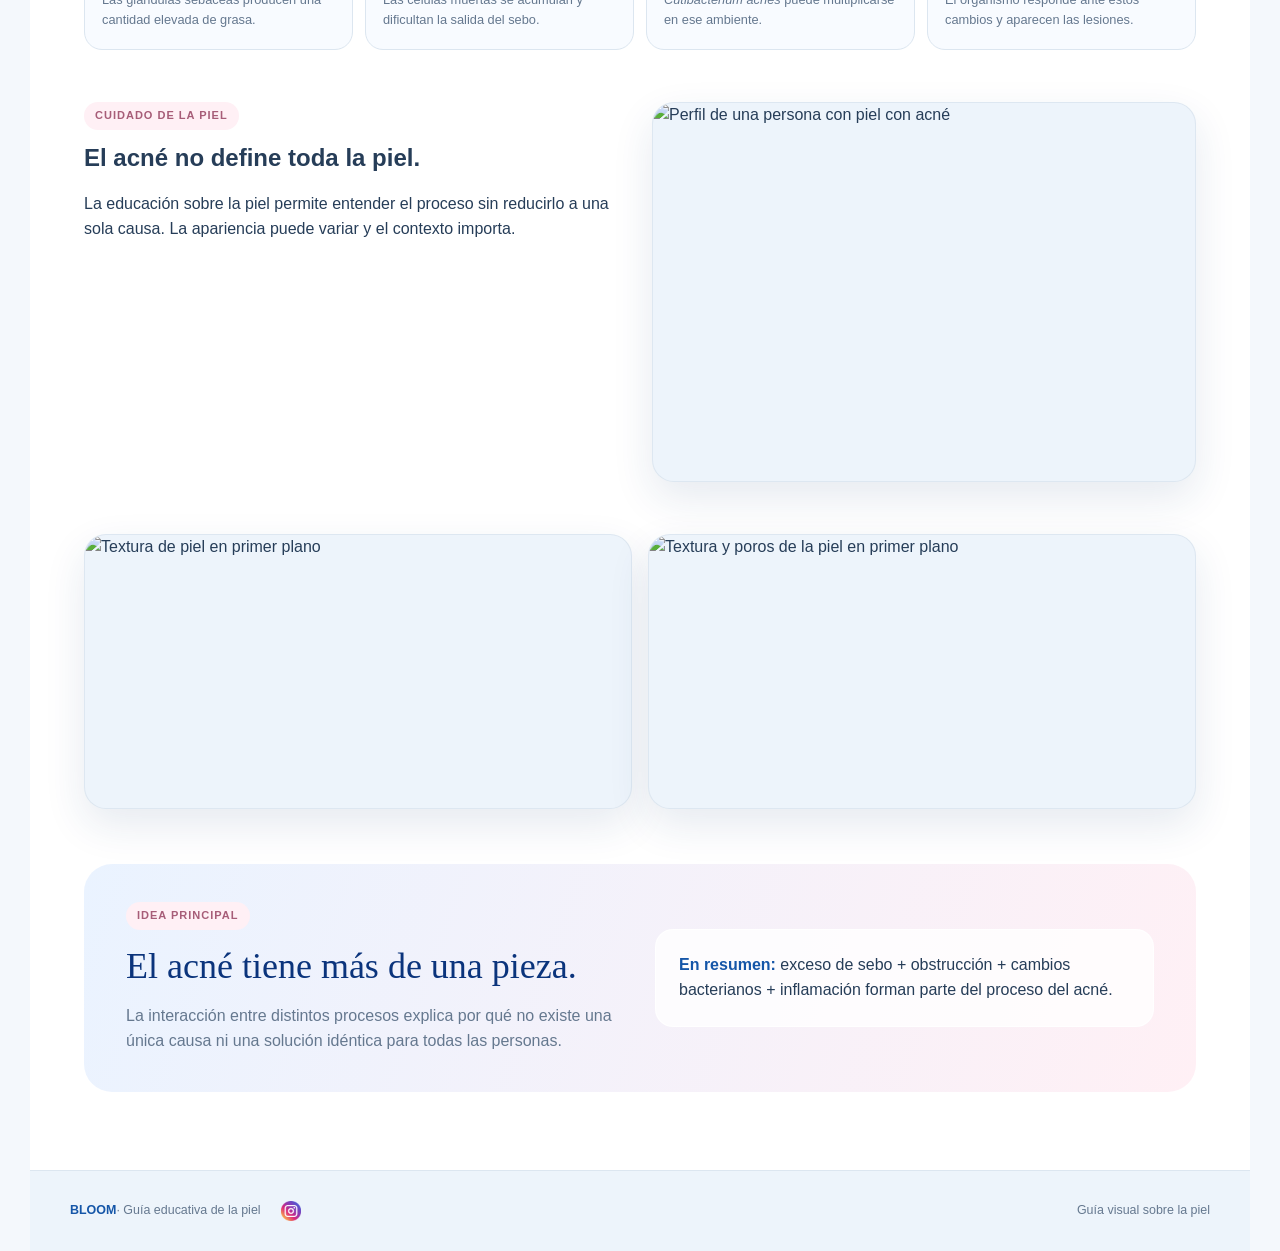
==== commit a4279d52: "datos finales" ====
--- a/index.html
+++ b/index.html
@@ -221,11 +221,12 @@
     </div>
    </main>
    <footer class="footer">
-    <span>
+    <span class="left-footer">
      <strong>
       BLOOM
      </strong>
      &middot; Gu&iacute;a educativa de la piel
+     <a href="https://www.instagram.com/bloom.creaj/" target="_blank" rel="noopener noreferrer"><img class="ig" src="assets/ig.png" alt="Instagram"></a>
     </span>
     <span>
      Gu&iacute;a visual sobre la piel
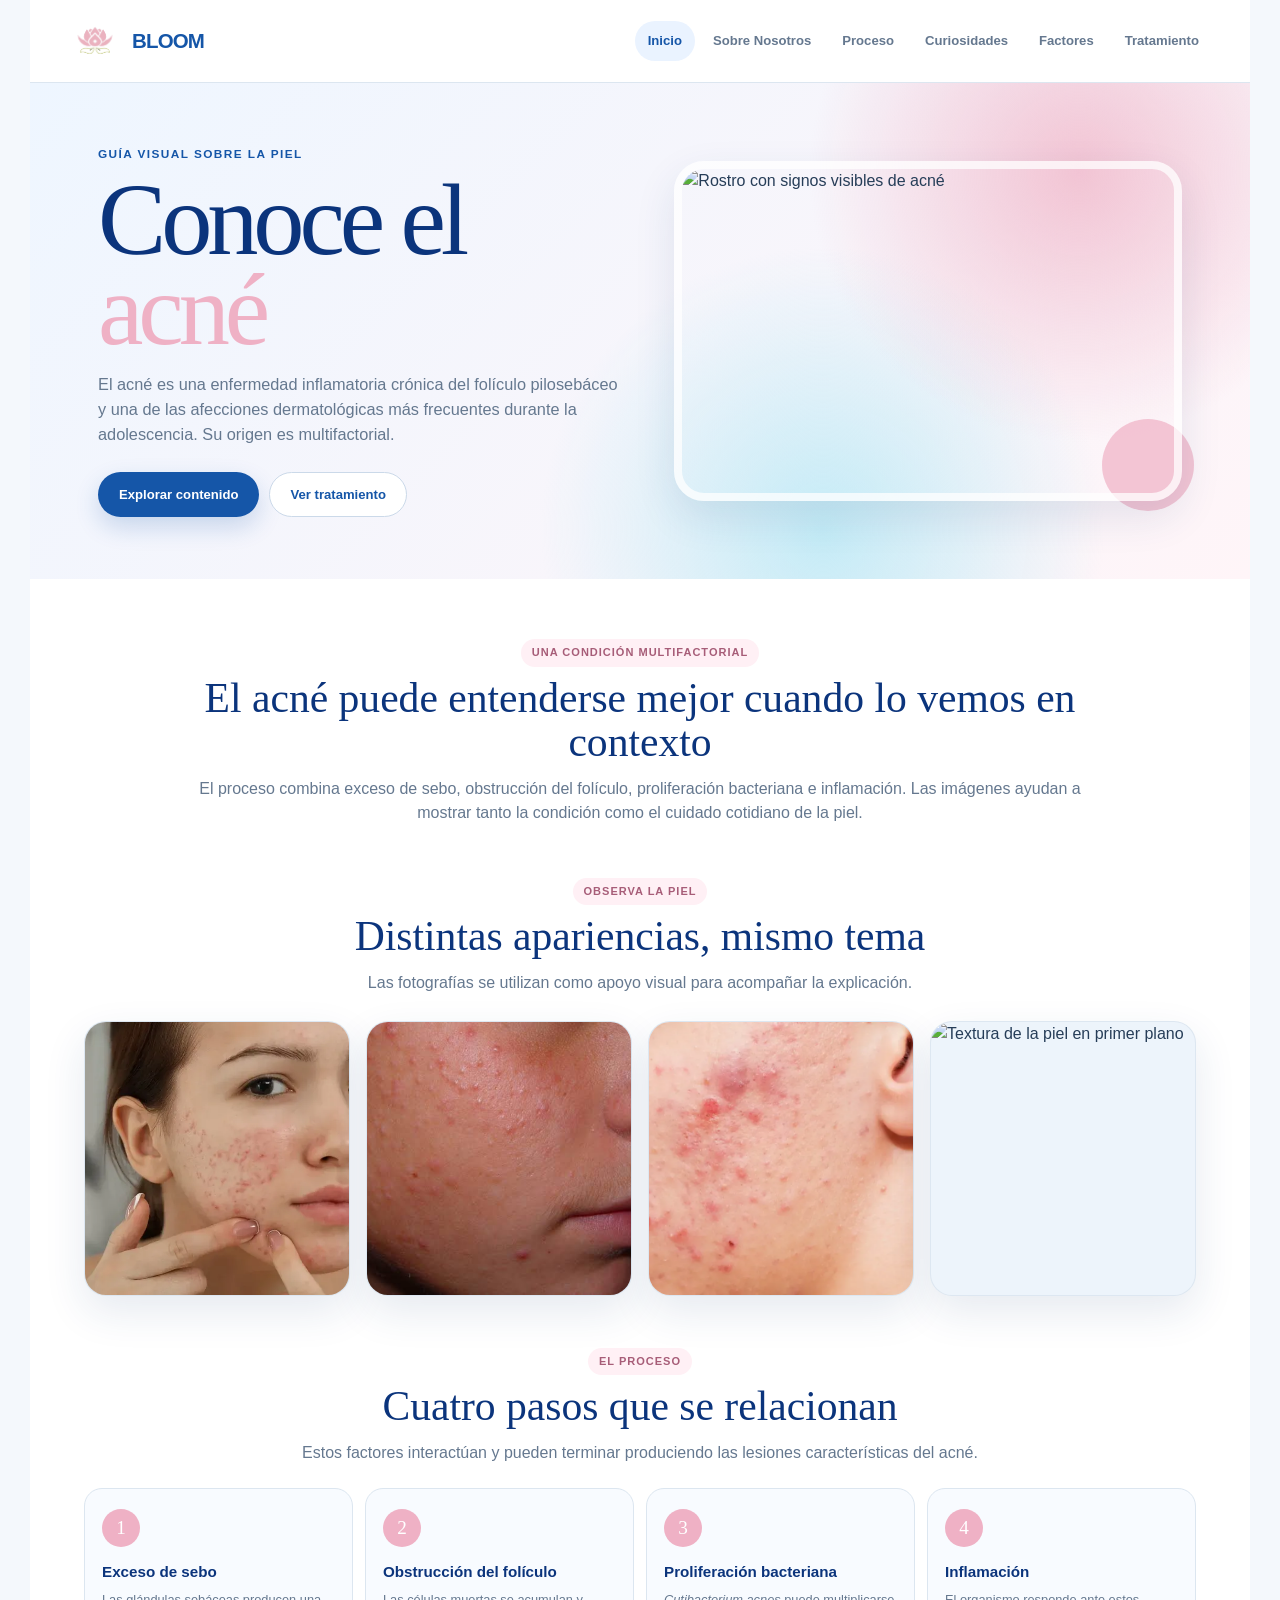
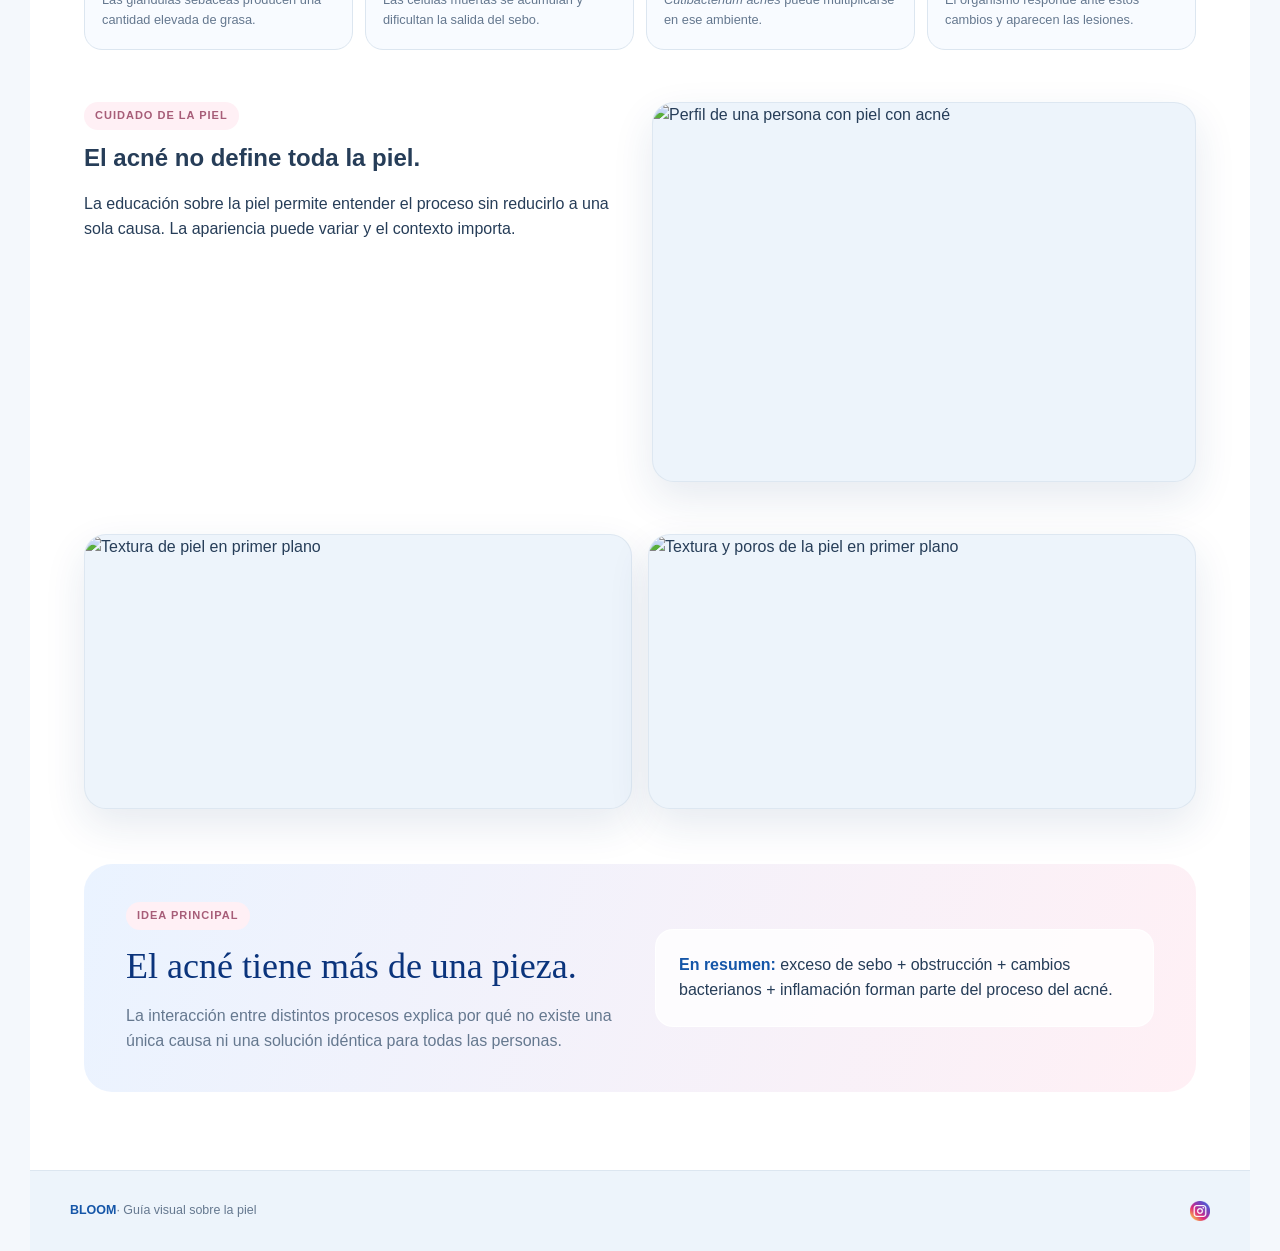
==== commit effed190: "footer arreglos" ====
--- a/index.html
+++ b/index.html
@@ -225,11 +225,10 @@
      <strong>
       BLOOM
      </strong>
-     &middot; Gu&iacute;a educativa de la piel
-     <a href="https://www.instagram.com/bloom.creaj/" target="_blank" rel="noopener noreferrer"><img class="ig" src="assets/ig.png" alt="Instagram"></a>
+     &middot; Gu&iacute;a visual sobre la piel
     </span>
     <span>
-     Gu&iacute;a visual sobre la piel
+     <a href="https://www.instagram.com/bloom.creaj/" target="_blank" rel="noopener noreferrer"><img class="ig" src="assets/ig.png" alt="Instagram"></a>
     </span>
    </footer>
   </div>
